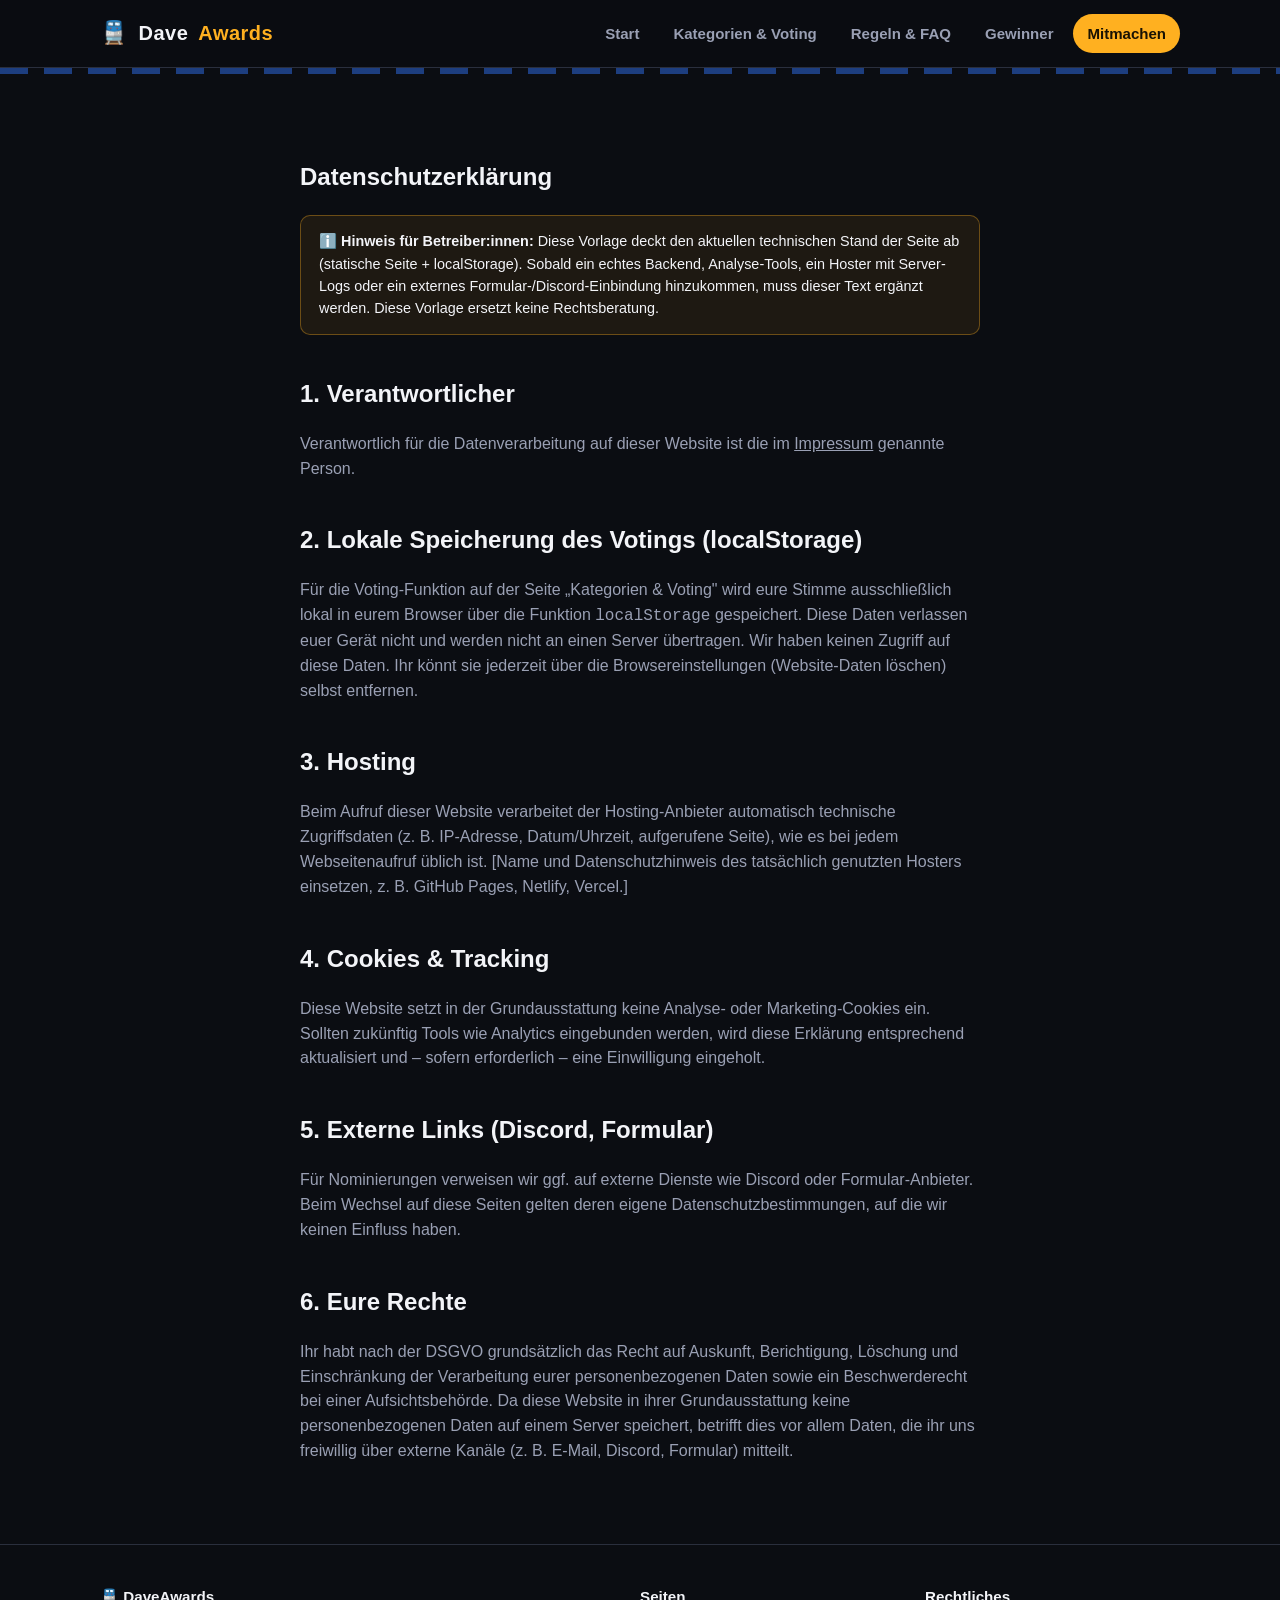
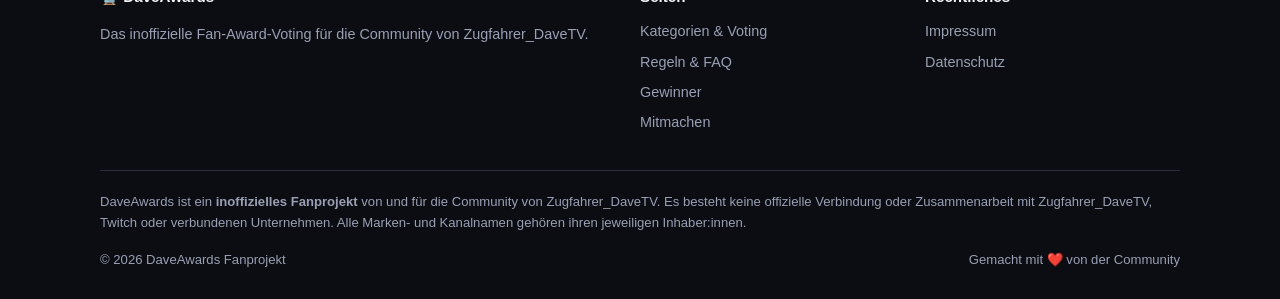
==== datenschutz.html @ e2da3568 "Add DaveAwards fan site inspired by streamawards.de Static multi-page site for the Zugfahrer_DaveTV " ====
<!doctype html>
<html lang="de">
<head>
<meta charset="UTF-8" />
<meta name="viewport" content="width=device-width, initial-scale=1" />
<title>Datenschutz – DaveAwards</title>
<link rel="icon" href="data:image/svg+xml,<svg xmlns=%22http://www.w3.org/2000/svg%22 viewBox=%220 0 100 100%22><text y=%22.9em%22 font-size=%2290%22>🚆</text></svg>" />
<link rel="stylesheet" href="assets/css/style.css" />
</head>
<body>

<header class="site-header">
  <nav class="nav">
    <a class="brand" href="index.html"><span class="emoji">🚆</span>Dave<span class="accent">Awards</span></a>
    <button class="nav-toggle" aria-label="Menü öffnen" aria-expanded="false">☰</button>
    <ul class="nav-links">
      <li><a href="index.html">Start</a></li>
      <li><a href="kategorien.html">Kategorien &amp; Voting</a></li>
      <li><a href="regeln.html">Regeln &amp; FAQ</a></li>
      <li><a href="gewinner.html">Gewinner</a></li>
      <li><a href="teilnehmen.html" class="nav-cta">Mitmachen</a></li>
    </ul>
  </nav>
</header>
<div class="rail-divider"></div>

<main>
  <section class="section">
    <div class="container prose" style="max-width: 720px;">
      <h1>Datenschutzerklärung</h1>

      <div class="demo-note">
        ℹ️ <strong>Hinweis für Betreiber:innen:</strong> Diese Vorlage deckt den
        aktuellen technischen Stand der Seite ab (statische Seite + localStorage).
        Sobald ein echtes Backend, Analyse-Tools, ein Hoster mit Server-Logs oder ein
        externes Formular-/Discord-Einbindung hinzukommen, muss dieser Text ergänzt werden.
        Diese Vorlage ersetzt keine Rechtsberatung.
      </div>

      <h2>1. Verantwortlicher</h2>
      <p>
        Verantwortlich für die Datenverarbeitung auf dieser Website ist die im
        <a href="impressum.html">Impressum</a> genannte Person.
      </p>

      <h2>2. Lokale Speicherung des Votings (localStorage)</h2>
      <p>
        Für die Voting-Funktion auf der Seite „Kategorien &amp; Voting" wird eure
        Stimme ausschließlich lokal in eurem Browser über die Funktion
        <code>localStorage</code> gespeichert. Diese Daten verlassen euer Gerät nicht
        und werden nicht an einen Server übertragen. Wir haben keinen Zugriff auf
        diese Daten. Ihr könnt sie jederzeit über die Browsereinstellungen
        (Website-Daten löschen) selbst entfernen.
      </p>

      <h2>3. Hosting</h2>
      <p>
        Beim Aufruf dieser Website verarbeitet der Hosting-Anbieter automatisch
        technische Zugriffsdaten (z. B. IP-Adresse, Datum/Uhrzeit, aufgerufene Seite),
        wie es bei jedem Webseitenaufruf üblich ist. [Name und Datenschutzhinweis des
        tatsächlich genutzten Hosters einsetzen, z. B. GitHub Pages, Netlify, Vercel.]
      </p>

      <h2>4. Cookies &amp; Tracking</h2>
      <p>
        Diese Website setzt in der Grundausstattung keine Analyse- oder
        Marketing-Cookies ein. Sollten zukünftig Tools wie Analytics eingebunden
        werden, wird diese Erklärung entsprechend aktualisiert und – sofern
        erforderlich – eine Einwilligung eingeholt.
      </p>

      <h2>5. Externe Links (Discord, Formular)</h2>
      <p>
        Für Nominierungen verweisen wir ggf. auf externe Dienste wie Discord oder
        Formular-Anbieter. Beim Wechsel auf diese Seiten gelten deren eigene
        Datenschutzbestimmungen, auf die wir keinen Einfluss haben.
      </p>

      <h2>6. Eure Rechte</h2>
      <p>
        Ihr habt nach der DSGVO grundsätzlich das Recht auf Auskunft, Berichtigung,
        Löschung und Einschränkung der Verarbeitung eurer personenbezogenen Daten
        sowie ein Beschwerderecht bei einer Aufsichtsbehörde. Da diese Website in
        ihrer Grundausstattung keine personenbezogenen Daten auf einem Server
        speichert, betrifft dies vor allem Daten, die ihr uns freiwillig über
        externe Kanäle (z. B. E-Mail, Discord, Formular) mitteilt.
      </p>
    </div>
  </section>
</main>

<footer class="site-footer">
  <div class="container">
    <div class="footer-grid">
      <div>
        <h4>🚆 DaveAwards</h4>
        <p>Das inoffizielle Fan-Award-Voting für die Community von Zugfahrer_DaveTV.</p>
      </div>
      <div>
        <h4>Seiten</h4>
        <ul>
          <li><a href="kategorien.html">Kategorien &amp; Voting</a></li>
          <li><a href="regeln.html">Regeln &amp; FAQ</a></li>
          <li><a href="gewinner.html">Gewinner</a></li>
          <li><a href="teilnehmen.html">Mitmachen</a></li>
        </ul>
      </div>
      <div>
        <h4>Rechtliches</h4>
        <ul>
          <li><a href="impressum.html">Impressum</a></li>
          <li><a href="datenschutz.html">Datenschutz</a></li>
        </ul>
      </div>
    </div>
    <div class="footer-disclaimer">
      DaveAwards ist ein <strong>inoffizielles Fanprojekt</strong> von und für die Community
      von Zugfahrer_DaveTV. Es besteht keine offizielle Verbindung oder Zusammenarbeit mit
      Zugfahrer_DaveTV, Twitch oder verbundenen Unternehmen. Alle Marken- und Kanalnamen
      gehören ihren jeweiligen Inhaber:innen.
      <div class="footer-bottom">
        <span>© 2026 DaveAwards Fanprojekt</span>
        <span>Gemacht mit ❤️ von der Community</span>
      </div>
    </div>
  </div>
</footer>

<script src="assets/js/data.js"></script>
<script src="assets/js/main.js"></script>
</body>
</html>
---- assets/css/style.css ----
/* DaveAwards – Fanprojekt für die Community von Zugfahrer_DaveTV */

:root {
  --bg: #0b0d12;
  --bg-alt: #12151d;
  --card: #1a1e29;
  --card-hover: #212636;
  --border: #2a2f3d;
  --text: #f3f4f8;
  --text-muted: #9aa0b4;
  --accent: #ffb020;
  --accent-dark: #cc8c19;
  --rail: #2f6fed;
  --rail-dark: #204ea6;
  --success: #2ecc71;
  --radius: 14px;
  --max-width: 1120px;
  font-size: 16px;
}

* { box-sizing: border-box; }

html { scroll-behavior: smooth; }

body {
  margin: 0;
  background: var(--bg);
  color: var(--text);
  font-family: "Segoe UI", Roboto, Helvetica, Arial, sans-serif;
  line-height: 1.55;
  -webkit-font-smoothing: antialiased;
}

a { color: inherit; }

img { max-width: 100%; display: block; }

.container {
  max-width: var(--max-width);
  margin: 0 auto;
  padding: 0 20px;
}

/* Rail divider motif */
.rail-divider {
  height: 6px;
  width: 100%;
  background: repeating-linear-gradient(
    90deg,
    var(--rail) 0px,
    var(--rail) 28px,
    transparent 28px,
    transparent 44px
  );
  opacity: 0.5;
}

/* Header */
.site-header {
  position: sticky;
  top: 0;
  z-index: 50;
  background: rgba(11, 13, 18, 0.9);
  backdrop-filter: blur(8px);
  border-bottom: 1px solid var(--border);
}

.nav {
  display: flex;
  align-items: center;
  justify-content: space-between;
  padding: 14px 20px;
  max-width: var(--max-width);
  margin: 0 auto;
}

.brand {
  display: flex;
  align-items: center;
  gap: 10px;
  font-weight: 800;
  font-size: 1.25rem;
  text-decoration: none;
  letter-spacing: 0.5px;
}

.brand .emoji { font-size: 1.4rem; }

.brand .accent { color: var(--accent); }

.nav-links {
  display: flex;
  gap: 6px;
  list-style: none;
  margin: 0;
  padding: 0;
}

.nav-links a {
  display: inline-block;
  padding: 8px 14px;
  text-decoration: none;
  color: var(--text-muted);
  border-radius: 999px;
  font-weight: 600;
  font-size: 0.94rem;
  transition: background 0.15s, color 0.15s;
}

.nav-links a:hover,
.nav-links a.active {
  background: var(--card);
  color: var(--text);
}

.nav-cta {
  background: var(--accent) !important;
  color: #191203 !important;
}

.nav-toggle {
  display: none;
  background: none;
  border: 1px solid var(--border);
  border-radius: 8px;
  color: var(--text);
  font-size: 1.3rem;
  padding: 6px 10px;
  cursor: pointer;
}

@media (max-width: 780px) {
  .nav-toggle { display: block; }
  .nav-links {
    position: absolute;
    top: 64px;
    left: 0;
    right: 0;
    flex-direction: column;
    background: var(--bg-alt);
    border-bottom: 1px solid var(--border);
    padding: 10px 20px 16px;
    display: none;
  }
  .nav-links.open { display: flex; }
  .nav-links a { padding: 12px 10px; border-radius: 8px; }
}

/* Hero */
.hero {
  padding: 72px 0 56px;
  text-align: center;
  background:
    radial-gradient(ellipse at top, rgba(255, 176, 32, 0.12), transparent 60%),
    radial-gradient(ellipse at bottom right, rgba(47, 111, 237, 0.14), transparent 55%);
}

.badge {
  display: inline-block;
  padding: 6px 14px;
  border-radius: 999px;
  background: var(--card);
  border: 1px solid var(--border);
  color: var(--accent);
  font-weight: 700;
  font-size: 0.82rem;
  letter-spacing: 0.5px;
  text-transform: uppercase;
  margin-bottom: 22px;
}

.hero h1 {
  font-size: clamp(2.2rem, 5vw, 3.6rem);
  margin: 0 0 16px;
  line-height: 1.1;
}

.hero h1 .accent { color: var(--accent); }
.hero h1 .rail { color: var(--rail); }

.hero p.lead {
  max-width: 640px;
  margin: 0 auto 32px;
  color: var(--text-muted);
  font-size: 1.15rem;
}

.hero-actions {
  display: flex;
  gap: 14px;
  justify-content: center;
  flex-wrap: wrap;
  margin-bottom: 44px;
}

.btn {
  display: inline-block;
  padding: 13px 26px;
  border-radius: 10px;
  font-weight: 700;
  text-decoration: none;
  border: 1px solid transparent;
  cursor: pointer;
  font-size: 1rem;
  transition: transform 0.12s, filter 0.12s, background 0.12s;
}

.btn:hover { filter: brightness(1.08); transform: translateY(-1px); }

.btn-primary { background: var(--accent); color: #191203; }
.btn-secondary { background: transparent; border-color: var(--border); color: var(--text); }
.btn-rail { background: var(--rail); color: #fff; }
.btn:disabled, .btn.voted {
  opacity: 0.6;
  cursor: default;
  transform: none;
  filter: none;
}

/* Countdown */
.countdown {
  display: flex;
  gap: 14px;
  justify-content: center;
  flex-wrap: wrap;
}

.countdown .unit {
  background: var(--card);
  border: 1px solid var(--border);
  border-radius: var(--radius);
  padding: 16px 20px;
  min-width: 84px;
  text-align: center;
}

.countdown .unit strong {
  display: block;
  font-size: 1.9rem;
  font-variant-numeric: tabular-nums;
}

.countdown .unit span {
  color: var(--text-muted);
  font-size: 0.78rem;
  text-transform: uppercase;
  letter-spacing: 0.5px;
}

.countdown-note {
  text-align: center;
  color: var(--text-muted);
  font-size: 0.88rem;
  margin-top: 14px;
}

/* Sections */
.section {
  padding: 64px 0;
}

.section-alt { background: var(--bg-alt); }

.section-head {
  text-align: center;
  max-width: 640px;
  margin: 0 auto 44px;
}

.section-head h2 {
  font-size: clamp(1.7rem, 3.5vw, 2.4rem);
  margin: 0 0 12px;
}

.section-head p {
  color: var(--text-muted);
  margin: 0;
}

.eyebrow {
  display: block;
  color: var(--rail);
  font-weight: 700;
  text-transform: uppercase;
  letter-spacing: 1px;
  font-size: 0.8rem;
  margin-bottom: 10px;
}

/* Feature grid */
.grid-3 {
  display: grid;
  grid-template-columns: repeat(3, 1fr);
  gap: 22px;
}

@media (max-width: 860px) {
  .grid-3 { grid-template-columns: 1fr; }
}

.feature-card {
  background: var(--card);
  border: 1px solid var(--border);
  border-radius: var(--radius);
  padding: 26px;
}

.feature-card .icon { font-size: 1.8rem; margin-bottom: 12px; }
.feature-card h3 { margin: 0 0 8px; font-size: 1.1rem; }
.feature-card p { margin: 0; color: var(--text-muted); font-size: 0.95rem; }

/* Category cards (overview / homepage teaser) */
.category-grid {
  display: grid;
  grid-template-columns: repeat(auto-fill, minmax(260px, 1fr));
  gap: 20px;
}

.category-card {
  background: var(--card);
  border: 1px solid var(--border);
  border-radius: var(--radius);
  padding: 22px;
  text-decoration: none;
  color: var(--text);
  display: block;
  transition: border-color 0.15s, transform 0.12s;
}

.category-card:hover {
  border-color: var(--accent);
  transform: translateY(-2px);
}

.category-card .icon { font-size: 1.8rem; }
.category-card h3 { margin: 12px 0 6px; font-size: 1.1rem; }
.category-card p { margin: 0; color: var(--text-muted); font-size: 0.9rem; }
.category-card .count {
  margin-top: 12px;
  display: inline-block;
  font-size: 0.78rem;
  color: var(--rail);
  font-weight: 700;
}

/* Voting category block */
.vote-category {
  background: var(--card);
  border: 1px solid var(--border);
  border-radius: var(--radius);
  padding: 28px;
  margin-bottom: 28px;
}

.vote-category-head {
  display: flex;
  align-items: center;
  gap: 14px;
  margin-bottom: 22px;
  flex-wrap: wrap;
}

.vote-category-head .icon { font-size: 1.9rem; }
.vote-category-head h3 { margin: 0; font-size: 1.3rem; }
.vote-category-head p { margin: 2px 0 0; color: var(--text-muted); font-size: 0.9rem; }

.nominee-list {
  display: grid;
  gap: 12px;
}

.nominee {
  display: grid;
  grid-template-columns: 44px 1fr auto;
  align-items: center;
  gap: 14px;
  background: var(--bg-alt);
  border: 1px solid var(--border);
  border-radius: 10px;
  padding: 12px 16px;
}

.nominee .avatar {
  width: 44px;
  height: 44px;
  border-radius: 50%;
  background: linear-gradient(135deg, var(--rail), var(--accent));
  display: flex;
  align-items: center;
  justify-content: center;
  font-weight: 800;
  color: #101319;
}

.nominee .info { min-width: 0; }
.nominee .name { font-weight: 700; }
.nominee .tagline { color: var(--text-muted); font-size: 0.85rem; }

.nominee .bar-track {
  grid-column: 1 / -1;
  height: 8px;
  border-radius: 999px;
  background: var(--border);
  overflow: hidden;
  margin-top: 4px;
}

.nominee .bar-fill {
  height: 100%;
  background: linear-gradient(90deg, var(--rail), var(--accent));
  width: 0%;
  transition: width 0.4s ease;
}

.nominee .pct {
  font-size: 0.8rem;
  color: var(--text-muted);
  grid-column: 1 / -1;
  margin-top: -2px;
}

.vote-btn {
  white-space: nowrap;
  padding: 9px 16px;
  border-radius: 8px;
  border: 1px solid var(--accent);
  background: transparent;
  color: var(--accent);
  font-weight: 700;
  cursor: pointer;
  font-size: 0.88rem;
  transition: background 0.15s, color 0.15s;
}

.vote-btn:hover:not(:disabled) { background: var(--accent); color: #191203; }

.vote-btn:disabled {
  border-color: var(--success);
  color: var(--success);
  opacity: 0.9;
  cursor: default;
}

.voted-tag {
  font-size: 0.78rem;
  color: var(--success);
  font-weight: 700;
}

.demo-note {
  background: rgba(255, 176, 32, 0.08);
  border: 1px solid rgba(255, 176, 32, 0.35);
  color: var(--text);
  border-radius: 10px;
  padding: 14px 18px;
  font-size: 0.9rem;
  margin-bottom: 32px;
}

/* Timeline (rules / process) */
.timeline {
  list-style: none;
  margin: 0;
  padding: 0;
  border-left: 2px solid var(--border);
}

.timeline li {
  position: relative;
  padding: 0 0 30px 28px;
}

.timeline li::before {
  content: "";
  position: absolute;
  left: -7px;
  top: 2px;
  width: 12px;
  height: 12px;
  border-radius: 50%;
  background: var(--accent);
  border: 2px solid var(--bg);
}

.timeline li h4 { margin: 0 0 4px; }
.timeline li p { margin: 0; color: var(--text-muted); }

/* FAQ */
.faq-item {
  border-bottom: 1px solid var(--border);
  padding: 18px 0;
}

.faq-item summary {
  cursor: pointer;
  font-weight: 700;
  list-style: none;
  display: flex;
  justify-content: space-between;
  align-items: center;
}

.faq-item summary::-webkit-details-marker { display: none; }

.faq-item summary::after {
  content: "+";
  color: var(--accent);
  font-size: 1.3rem;
  margin-left: 12px;
}

.faq-item[open] summary::after { content: "–"; }

.faq-item p { margin: 12px 0 0; color: var(--text-muted); }

/* Winners page */
.winner-card {
  background: var(--card);
  border: 1px solid var(--border);
  border-radius: var(--radius);
  padding: 24px;
  text-align: center;
}

.winner-card .trophy { font-size: 2.2rem; margin-bottom: 10px; }
.winner-card h3 { margin: 0 0 6px; font-size: 1rem; color: var(--text-muted); font-weight: 600; }
.winner-card .winner-name { font-size: 1.3rem; font-weight: 800; color: var(--accent); }

.empty-state {
  text-align: center;
  padding: 60px 20px;
  color: var(--text-muted);
  border: 1px dashed var(--border);
  border-radius: var(--radius);
}

.empty-state .emoji { font-size: 2.4rem; display: block; margin-bottom: 14px; }

/* CTA banner */
.cta-banner {
  background: linear-gradient(135deg, var(--rail-dark), var(--accent-dark));
  border-radius: var(--radius);
  padding: 44px;
  text-align: center;
  color: #fff;
}

.cta-banner h2 { margin: 0 0 10px; }
.cta-banner p { margin: 0 0 24px; opacity: 0.9; }
.cta-banner .btn-primary { background: #fff; color: #191203; }

/* Simple content pages */
.prose h2 { margin-top: 40px; }
.prose h2:first-child { margin-top: 0; }
.prose p, .prose li { color: var(--text-muted); }
.prose ul { padding-left: 20px; }

/* Footer */
.site-footer {
  border-top: 1px solid var(--border);
  padding: 40px 0 30px;
  color: var(--text-muted);
  font-size: 0.9rem;
}

.footer-grid {
  display: grid;
  grid-template-columns: 2fr 1fr 1fr;
  gap: 30px;
  margin-bottom: 28px;
}

@media (max-width: 700px) {
  .footer-grid { grid-template-columns: 1fr; }
}

.footer-grid h4 {
  color: var(--text);
  margin: 0 0 12px;
  font-size: 0.95rem;
}

.footer-grid ul { list-style: none; margin: 0; padding: 0; }
.footer-grid li { margin-bottom: 8px; }
.footer-grid a { text-decoration: none; color: var(--text-muted); }
.footer-grid a:hover { color: var(--accent); }

.footer-disclaimer {
  border-top: 1px solid var(--border);
  padding-top: 20px;
  font-size: 0.82rem;
  line-height: 1.6;
}

.footer-bottom {
  margin-top: 16px;
  display: flex;
  justify-content: space-between;
  flex-wrap: wrap;
  gap: 8px;
}
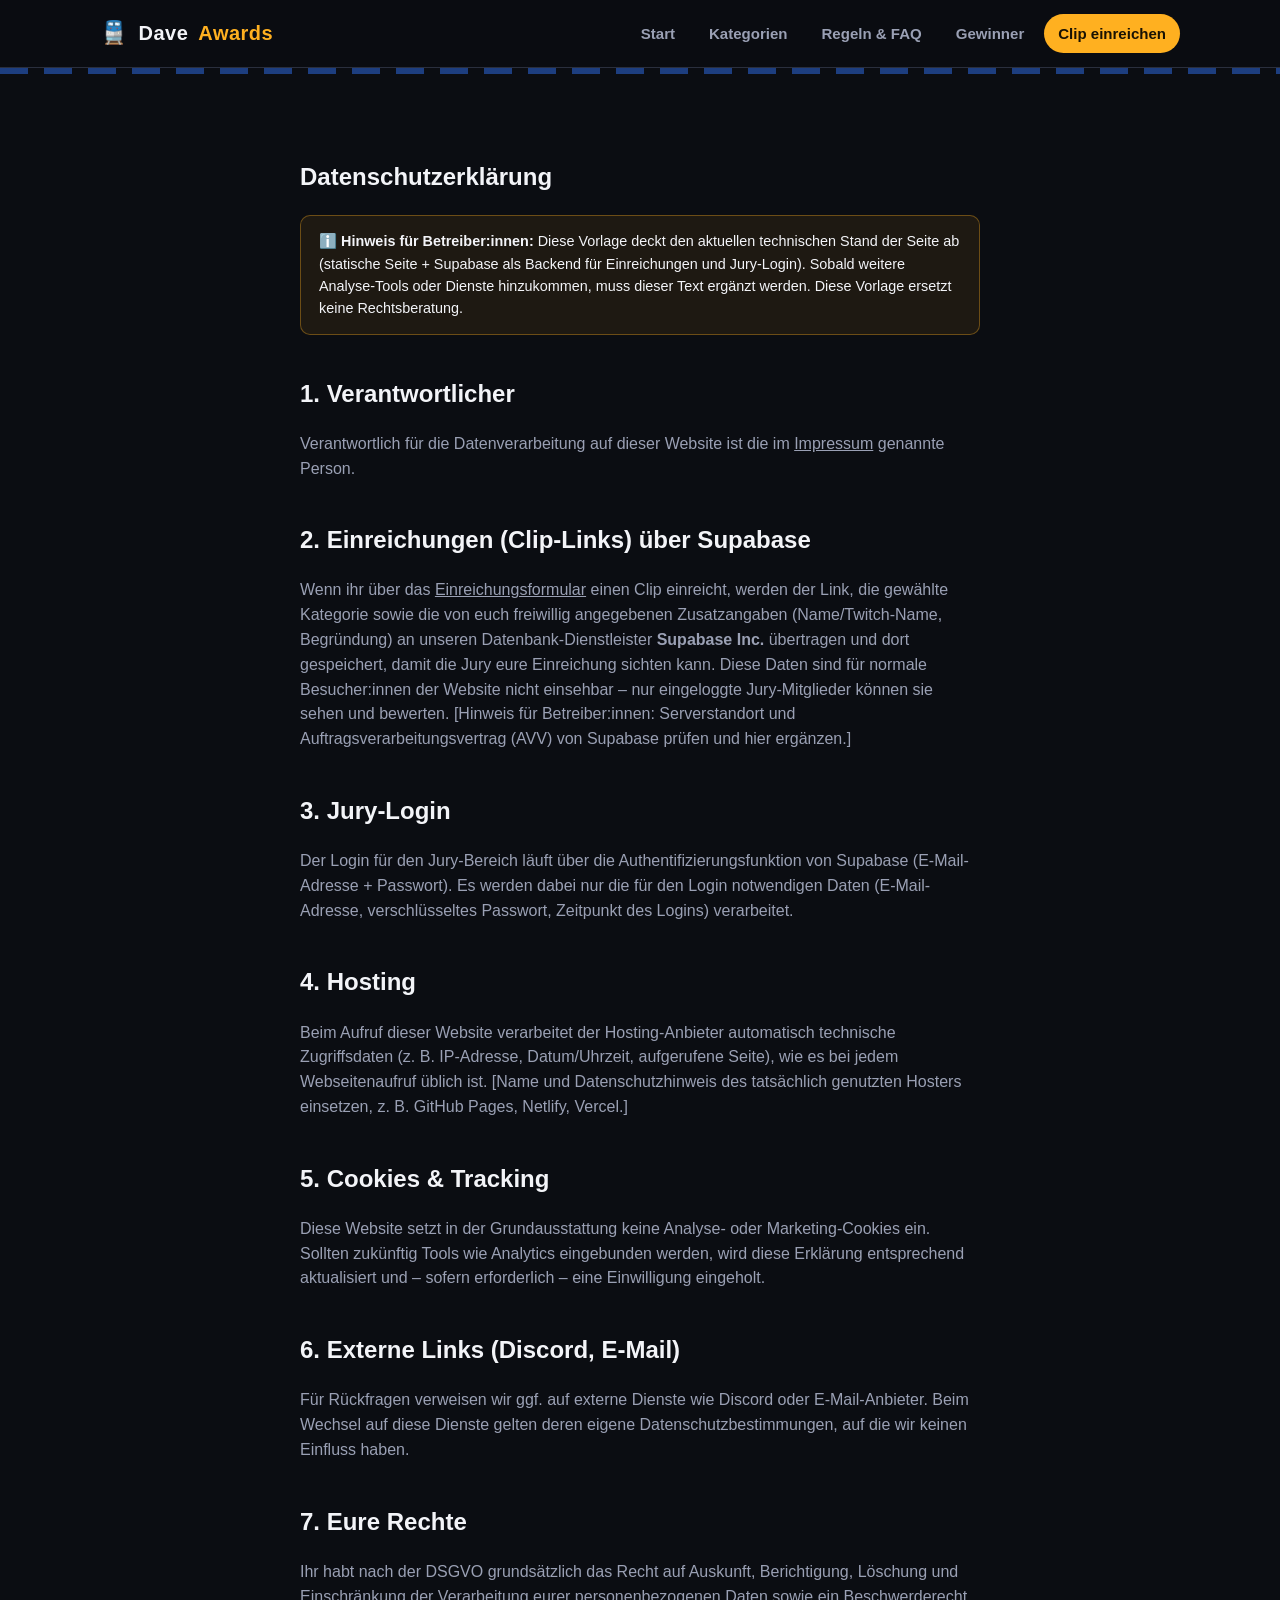
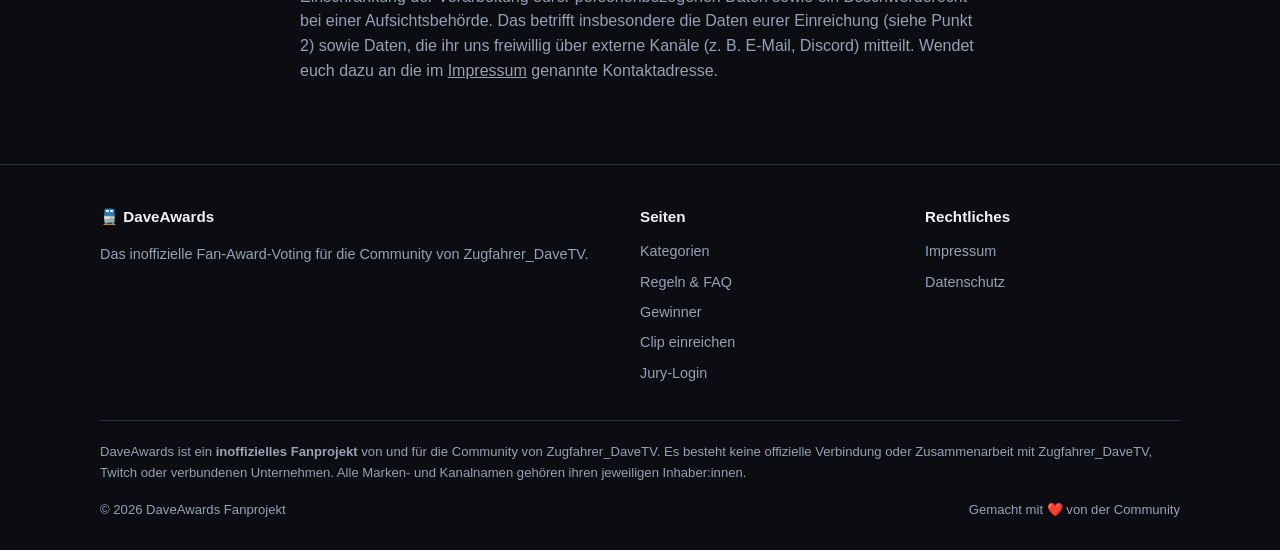
==== commit 7098bccd: "Switch to submission-phase workflow with Supabase-backed jury review Reworks the site around a real " ====
--- a/datenschutz.html
+++ b/datenschutz.html
@@ -15,10 +15,10 @@
     <button class="nav-toggle" aria-label="Menü öffnen" aria-expanded="false">☰</button>
     <ul class="nav-links">
       <li><a href="index.html">Start</a></li>
-      <li><a href="kategorien.html">Kategorien &amp; Voting</a></li>
+      <li><a href="kategorien.html">Kategorien</a></li>
       <li><a href="regeln.html">Regeln &amp; FAQ</a></li>
       <li><a href="gewinner.html">Gewinner</a></li>
-      <li><a href="teilnehmen.html" class="nav-cta">Mitmachen</a></li>
+      <li><a href="teilnehmen.html" class="nav-cta">Clip einreichen</a></li>
     </ul>
   </nav>
 </header>
@@ -31,10 +31,10 @@
 
       <div class="demo-note">
         ℹ️ <strong>Hinweis für Betreiber:innen:</strong> Diese Vorlage deckt den
-        aktuellen technischen Stand der Seite ab (statische Seite + localStorage).
-        Sobald ein echtes Backend, Analyse-Tools, ein Hoster mit Server-Logs oder ein
-        externes Formular-/Discord-Einbindung hinzukommen, muss dieser Text ergänzt werden.
-        Diese Vorlage ersetzt keine Rechtsberatung.
+        aktuellen technischen Stand der Seite ab (statische Seite + Supabase als
+        Backend für Einreichungen und Jury-Login). Sobald weitere Analyse-Tools
+        oder Dienste hinzukommen, muss dieser Text ergänzt werden. Diese Vorlage
+        ersetzt keine Rechtsberatung.
       </div>
 
       <h2>1. Verantwortlicher</h2>
@@ -43,17 +43,28 @@
         <a href="impressum.html">Impressum</a> genannte Person.
       </p>
 
-      <h2>2. Lokale Speicherung des Votings (localStorage)</h2>
+      <h2>2. Einreichungen (Clip-Links) über Supabase</h2>
       <p>
-        Für die Voting-Funktion auf der Seite „Kategorien &amp; Voting" wird eure
-        Stimme ausschließlich lokal in eurem Browser über die Funktion
-        <code>localStorage</code> gespeichert. Diese Daten verlassen euer Gerät nicht
-        und werden nicht an einen Server übertragen. Wir haben keinen Zugriff auf
-        diese Daten. Ihr könnt sie jederzeit über die Browsereinstellungen
-        (Website-Daten löschen) selbst entfernen.
+        Wenn ihr über das <a href="teilnehmen.html">Einreichungsformular</a> einen
+        Clip einreicht, werden der Link, die gewählte Kategorie sowie die von euch
+        freiwillig angegebenen Zusatzangaben (Name/Twitch-Name, Begründung) an
+        unseren Datenbank-Dienstleister <strong>Supabase Inc.</strong> übertragen
+        und dort gespeichert, damit die Jury eure Einreichung sichten kann.
+        Diese Daten sind für normale Besucher:innen der Website nicht einsehbar –
+        nur eingeloggte Jury-Mitglieder können sie sehen und bewerten. [Hinweis für
+        Betreiber:innen: Serverstandort und Auftragsverarbeitungsvertrag (AVV) von
+        Supabase prüfen und hier ergänzen.]
       </p>
 
-      <h2>3. Hosting</h2>
+      <h2>3. Jury-Login</h2>
+      <p>
+        Der Login für den Jury-Bereich läuft über die Authentifizierungsfunktion
+        von Supabase (E-Mail-Adresse + Passwort). Es werden dabei nur die für den
+        Login notwendigen Daten (E-Mail-Adresse, verschlüsseltes Passwort,
+        Zeitpunkt des Logins) verarbeitet.
+      </p>
+
+      <h2>4. Hosting</h2>
       <p>
         Beim Aufruf dieser Website verarbeitet der Hosting-Anbieter automatisch
         technische Zugriffsdaten (z. B. IP-Adresse, Datum/Uhrzeit, aufgerufene Seite),
@@ -61,7 +72,7 @@
         tatsächlich genutzten Hosters einsetzen, z. B. GitHub Pages, Netlify, Vercel.]
       </p>
 
-      <h2>4. Cookies &amp; Tracking</h2>
+      <h2>5. Cookies &amp; Tracking</h2>
       <p>
         Diese Website setzt in der Grundausstattung keine Analyse- oder
         Marketing-Cookies ein. Sollten zukünftig Tools wie Analytics eingebunden
@@ -69,21 +80,22 @@
         erforderlich – eine Einwilligung eingeholt.
       </p>
 
-      <h2>5. Externe Links (Discord, Formular)</h2>
+      <h2>6. Externe Links (Discord, E-Mail)</h2>
       <p>
-        Für Nominierungen verweisen wir ggf. auf externe Dienste wie Discord oder
-        Formular-Anbieter. Beim Wechsel auf diese Seiten gelten deren eigene
+        Für Rückfragen verweisen wir ggf. auf externe Dienste wie Discord oder
+        E-Mail-Anbieter. Beim Wechsel auf diese Dienste gelten deren eigene
         Datenschutzbestimmungen, auf die wir keinen Einfluss haben.
       </p>
 
-      <h2>6. Eure Rechte</h2>
+      <h2>7. Eure Rechte</h2>
       <p>
         Ihr habt nach der DSGVO grundsätzlich das Recht auf Auskunft, Berichtigung,
         Löschung und Einschränkung der Verarbeitung eurer personenbezogenen Daten
-        sowie ein Beschwerderecht bei einer Aufsichtsbehörde. Da diese Website in
-        ihrer Grundausstattung keine personenbezogenen Daten auf einem Server
-        speichert, betrifft dies vor allem Daten, die ihr uns freiwillig über
-        externe Kanäle (z. B. E-Mail, Discord, Formular) mitteilt.
+        sowie ein Beschwerderecht bei einer Aufsichtsbehörde. Das betrifft
+        insbesondere die Daten eurer Einreichung (siehe Punkt 2) sowie Daten, die
+        ihr uns freiwillig über externe Kanäle (z. B. E-Mail, Discord) mitteilt.
+        Wendet euch dazu an die im <a href="impressum.html">Impressum</a> genannte
+        Kontaktadresse.
       </p>
     </div>
   </section>
@@ -99,10 +111,11 @@
       <div>
         <h4>Seiten</h4>
         <ul>
-          <li><a href="kategorien.html">Kategorien &amp; Voting</a></li>
+          <li><a href="kategorien.html">Kategorien</a></li>
           <li><a href="regeln.html">Regeln &amp; FAQ</a></li>
           <li><a href="gewinner.html">Gewinner</a></li>
-          <li><a href="teilnehmen.html">Mitmachen</a></li>
+          <li><a href="teilnehmen.html">Clip einreichen</a></li>
+          <li><a href="jury.html">Jury-Login</a></li>
         </ul>
       </div>
       <div>
--- a/assets/css/style.css
+++ b/assets/css/style.css
@@ -555,6 +555,175 @@
 .prose p, .prose li { color: var(--text-muted); }
 .prose ul { padding-left: 20px; }
 
+/* Forms (submission + jury login) */
+.submission-form {
+  max-width: 640px;
+  margin: 0 auto;
+  background: var(--card);
+  border: 1px solid var(--border);
+  border-radius: var(--radius);
+  padding: 28px;
+  display: grid;
+  gap: 18px;
+}
+
+.form-field {
+  display: grid;
+  gap: 6px;
+}
+
+.form-field label {
+  font-weight: 700;
+  font-size: 0.9rem;
+}
+
+.form-field input,
+.form-field select,
+.form-field textarea {
+  background: var(--bg-alt);
+  border: 1px solid var(--border);
+  border-radius: 8px;
+  padding: 11px 14px;
+  color: var(--text);
+  font-family: inherit;
+  font-size: 0.95rem;
+}
+
+.form-field input:focus,
+.form-field select:focus,
+.form-field textarea:focus {
+  outline: 2px solid var(--accent);
+  outline-offset: 1px;
+}
+
+.form-status {
+  margin: 0;
+  font-size: 0.9rem;
+  min-height: 1.2em;
+}
+
+.form-status-success { color: var(--success); }
+.form-status-error { color: #ff6b6b; }
+
+/* Jury panel */
+.jury-toolbar {
+  display: flex;
+  gap: 10px;
+  flex-wrap: wrap;
+  align-items: center;
+  margin-bottom: 24px;
+}
+
+.jury-toolbar select {
+  background: var(--card);
+  border: 1px solid var(--border);
+  border-radius: 8px;
+  padding: 9px 12px;
+  color: var(--text);
+  font-size: 0.9rem;
+}
+
+.jury-loading {
+  color: var(--text-muted);
+  text-align: center;
+  padding: 30px 0;
+}
+
+.jury-row {
+  background: var(--card);
+  border: 1px solid var(--border);
+  border-radius: var(--radius);
+  padding: 20px;
+  margin-bottom: 16px;
+}
+
+.jury-row-head {
+  display: flex;
+  gap: 12px;
+  align-items: center;
+  flex-wrap: wrap;
+  margin-bottom: 10px;
+  font-size: 0.85rem;
+}
+
+.jury-category { color: var(--text-muted); font-weight: 700; }
+.jury-date { color: var(--text-muted); margin-left: auto; }
+
+.jury-badge {
+  padding: 4px 10px;
+  border-radius: 999px;
+  font-weight: 700;
+  font-size: 0.75rem;
+  text-transform: uppercase;
+  letter-spacing: 0.4px;
+}
+
+.jury-badge-pending { background: rgba(255, 176, 32, 0.18); color: var(--accent); }
+.jury-badge-passend { background: rgba(46, 204, 113, 0.18); color: var(--success); }
+.jury-badge-unpassend { background: rgba(255, 107, 107, 0.18); color: #ff6b6b; }
+.jury-badge-falsche_kategorie { background: rgba(47, 111, 237, 0.18); color: var(--rail); }
+
+.jury-link {
+  display: block;
+  word-break: break-all;
+  color: var(--rail);
+  text-decoration: underline;
+  margin-bottom: 8px;
+}
+
+.jury-link-unsafe {
+  color: #ff6b6b;
+  text-decoration: none;
+}
+
+.jury-submitter,
+.jury-note {
+  color: var(--text-muted);
+  font-size: 0.9rem;
+  margin-bottom: 4px;
+}
+
+.jury-actions {
+  display: flex;
+  gap: 10px;
+  flex-wrap: wrap;
+  align-items: center;
+  margin-top: 14px;
+}
+
+.jury-wrong-category {
+  display: flex;
+  gap: 8px;
+  align-items: center;
+  margin-left: auto;
+  flex-wrap: wrap;
+}
+
+.jury-wrong-category select {
+  background: var(--bg-alt);
+  border: 1px solid var(--border);
+  border-radius: 8px;
+  padding: 8px 10px;
+  color: var(--text);
+  font-size: 0.85rem;
+}
+
+.btn-jury {
+  padding: 9px 16px;
+  border-radius: 8px;
+  border: 1px solid var(--border);
+  background: var(--bg-alt);
+  color: var(--text);
+  font-weight: 700;
+  font-size: 0.85rem;
+  cursor: pointer;
+}
+
+.btn-jury:disabled { opacity: 0.5; cursor: default; }
+.btn-jury-approve:hover:not(:disabled) { border-color: var(--success); color: var(--success); }
+.btn-jury-reject:hover:not(:disabled) { border-color: #ff6b6b; color: #ff6b6b; }
+.btn-jury-wrong:hover:not(:disabled) { border-color: var(--rail); color: var(--rail); }
+
 /* Footer */
 .site-footer {
   border-top: 1px solid var(--border);
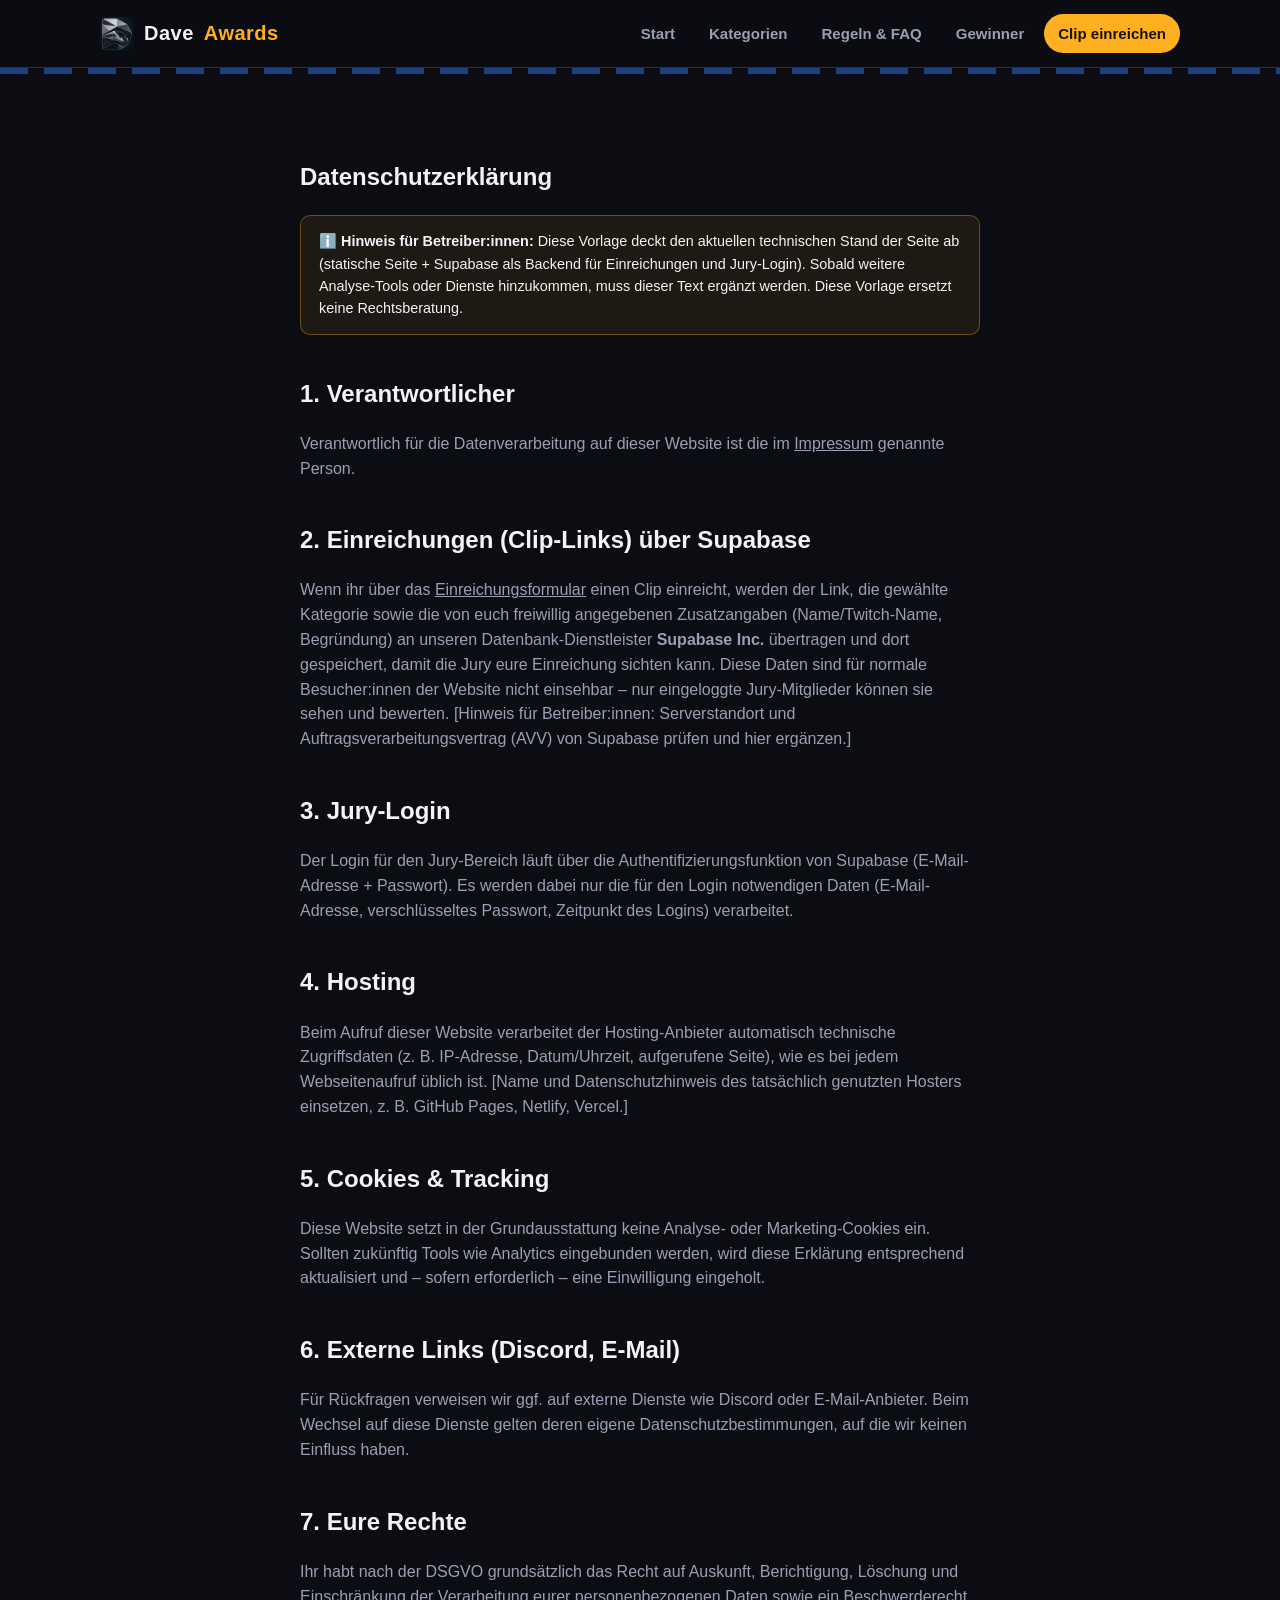
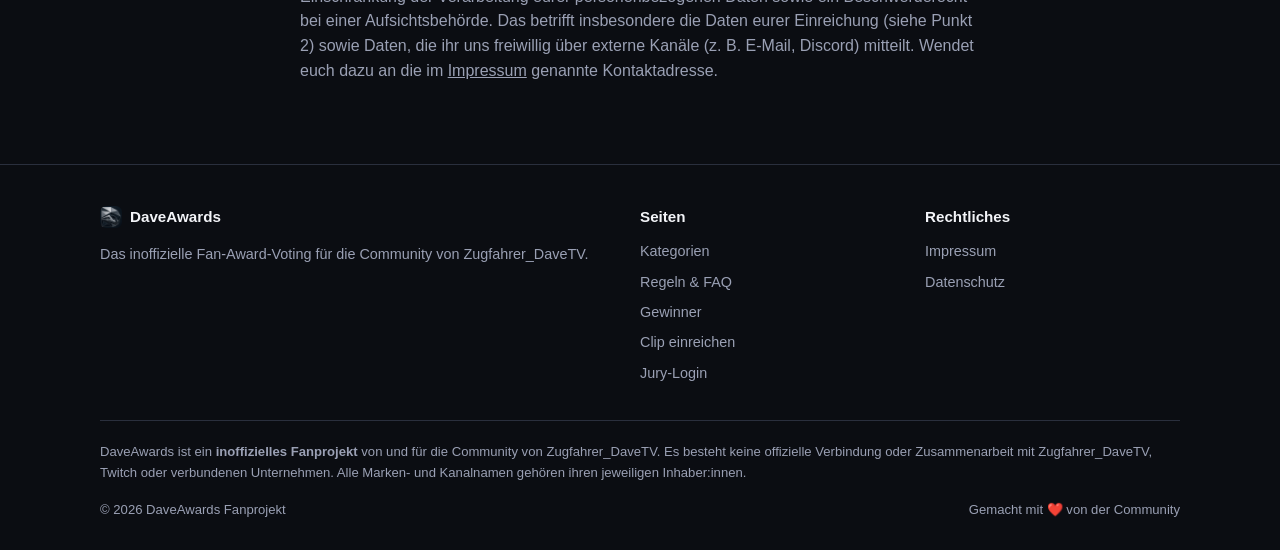
==== commit 9f48013e: "Use provided train logo as site branding and favicon Replaces the placeholder train-emoji favicon/br" ====
--- a/datenschutz.html
+++ b/datenschutz.html
@@ -4,14 +4,16 @@
 <meta charset="UTF-8" />
 <meta name="viewport" content="width=device-width, initial-scale=1" />
 <title>Datenschutz – DaveAwards</title>
-<link rel="icon" href="data:image/svg+xml,<svg xmlns=%22http://www.w3.org/2000/svg%22 viewBox=%220 0 100 100%22><text y=%22.9em%22 font-size=%2290%22>🚆</text></svg>" />
+<link rel="icon" type="image/png" sizes="32x32" href="assets/img/favicon-32.png" />
+<link rel="icon" type="image/png" sizes="16x16" href="assets/img/favicon-16.png" />
+<link rel="apple-touch-icon" href="assets/img/apple-touch-icon.png" />
 <link rel="stylesheet" href="assets/css/style.css" />
 </head>
 <body>
 
 <header class="site-header">
   <nav class="nav">
-    <a class="brand" href="index.html"><span class="emoji">🚆</span>Dave<span class="accent">Awards</span></a>
+    <a class="brand" href="index.html"><img src="assets/img/logo.png" alt="" class="brand-logo" />Dave<span class="accent">Awards</span></a>
     <button class="nav-toggle" aria-label="Menü öffnen" aria-expanded="false">☰</button>
     <ul class="nav-links">
       <li><a href="index.html">Start</a></li>
@@ -105,7 +107,7 @@
   <div class="container">
     <div class="footer-grid">
       <div>
-        <h4>🚆 DaveAwards</h4>
+        <h4><img src="assets/img/logo.png" alt="" class="footer-logo" />DaveAwards</h4>
         <p>Das inoffizielle Fan-Award-Voting für die Community von Zugfahrer_DaveTV.</p>
       </div>
       <div>
--- a/assets/css/style.css
+++ b/assets/css/style.css
@@ -86,6 +86,14 @@
 
 .brand .emoji { font-size: 1.4rem; }
 
+.brand-logo {
+  width: 34px;
+  height: 34px;
+  border-radius: 8px;
+  object-fit: cover;
+  flex-shrink: 0;
+}
+
 .brand .accent { color: var(--accent); }
 
 .nav-links {
@@ -623,6 +631,42 @@
   font-size: 0.9rem;
 }
 
+.jury-role-badge {
+  color: var(--text-muted);
+  font-size: 0.9rem;
+}
+
+.jury-role-badge strong {
+  color: var(--accent);
+}
+
+.jury-tabs {
+  display: flex;
+  gap: 8px;
+  margin-bottom: 24px;
+  border-bottom: 1px solid var(--border);
+}
+
+.jury-tab-btn {
+  background: none;
+  border: none;
+  border-bottom: 2px solid transparent;
+  color: var(--text-muted);
+  font-weight: 700;
+  font-size: 0.95rem;
+  padding: 10px 6px;
+  cursor: pointer;
+}
+
+.jury-tab-btn:hover {
+  color: var(--text);
+}
+
+.jury-tab-btn.active {
+  color: var(--accent);
+  border-bottom-color: var(--accent);
+}
+
 .jury-loading {
   color: var(--text-muted);
   text-align: center;
@@ -747,6 +791,17 @@
   color: var(--text);
   margin: 0 0 12px;
   font-size: 0.95rem;
+  display: flex;
+  align-items: center;
+  gap: 8px;
+}
+
+.footer-logo {
+  width: 22px;
+  height: 22px;
+  border-radius: 6px;
+  object-fit: cover;
+  flex-shrink: 0;
 }
 
 .footer-grid ul { list-style: none; margin: 0; padding: 0; }
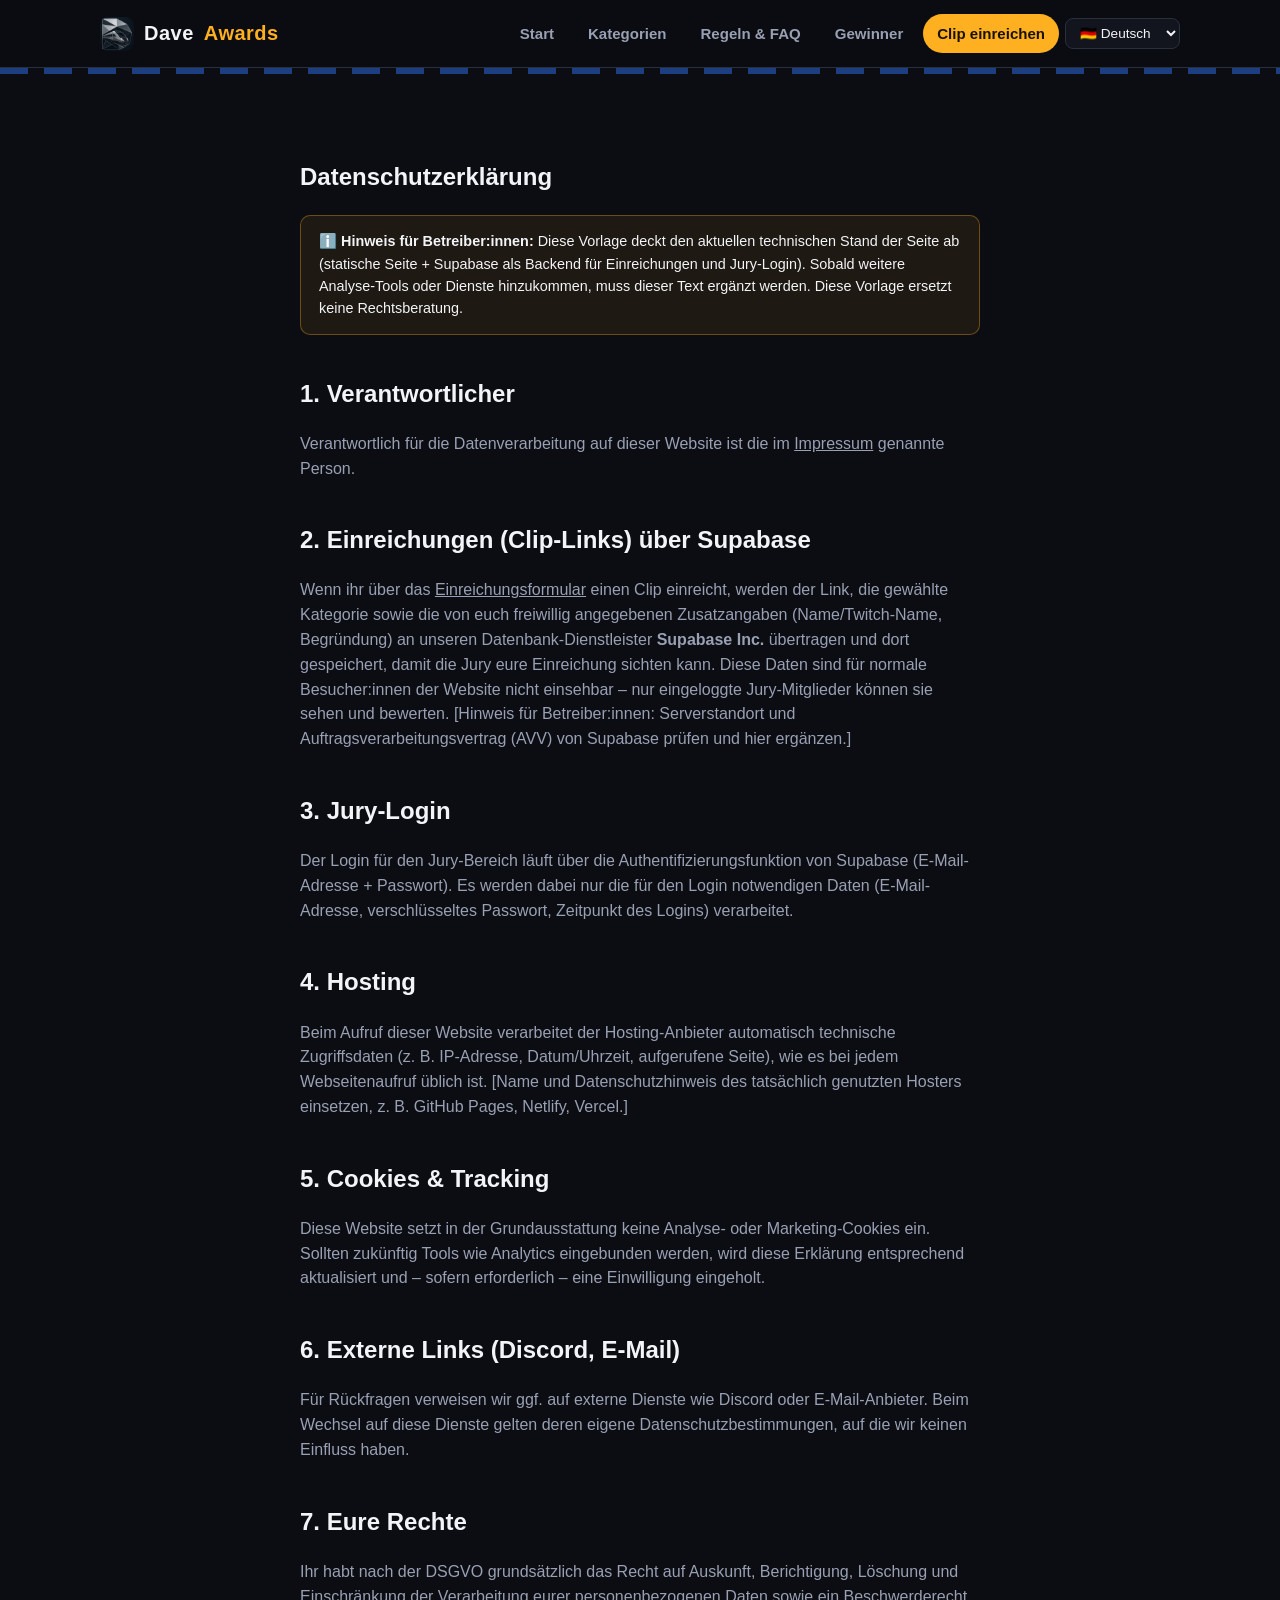
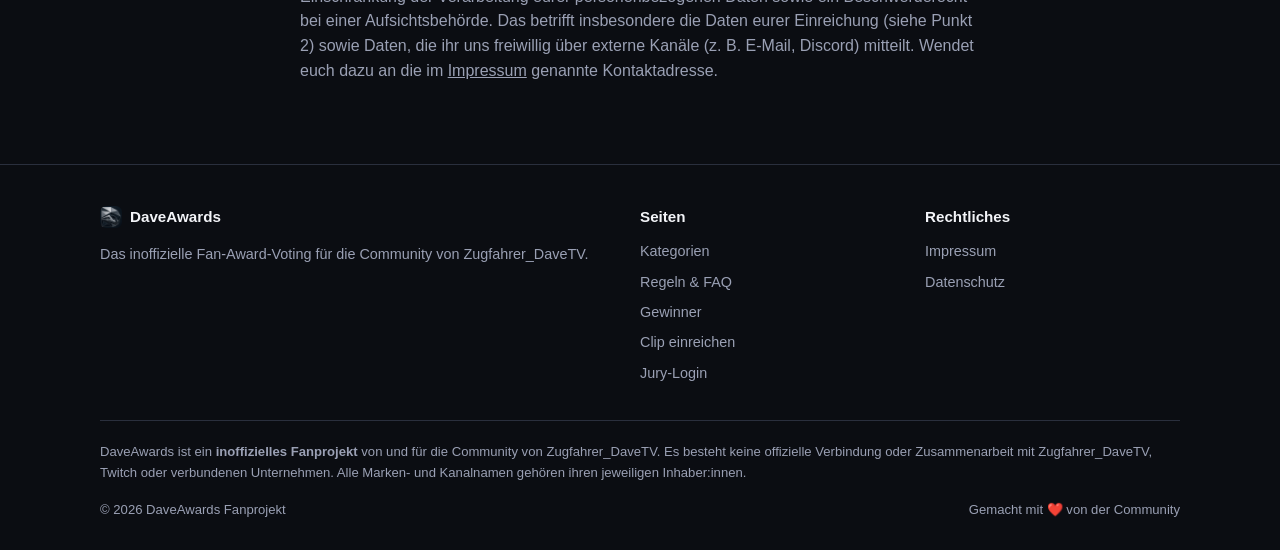
==== commit 960cd508: "Add language switcher with automatic translation Adds a dropdown (DE/EN/FR/ES/TR/PL/RU) to every pag" ====
--- a/datenschutz.html
+++ b/datenschutz.html
@@ -11,6 +11,8 @@
 </head>
 <body>
 
+<div id="google_translate_element"></div>
+
 <header class="site-header">
   <nav class="nav">
     <a class="brand" href="index.html"><img src="assets/img/logo.png" alt="" class="brand-logo" />Dave<span class="accent">Awards</span></a>
@@ -21,6 +23,17 @@
       <li><a href="regeln.html">Regeln &amp; FAQ</a></li>
       <li><a href="gewinner.html">Gewinner</a></li>
       <li><a href="teilnehmen.html" class="nav-cta">Clip einreichen</a></li>
+      <li class="nav-lang-item">
+        <select id="lang-switcher" class="lang-switcher" aria-label="Sprache wählen">
+          <option value="de">🇩🇪 Deutsch</option>
+          <option value="en">🇬🇧 English</option>
+          <option value="fr">🇫🇷 Français</option>
+          <option value="es">🇪🇸 Español</option>
+          <option value="tr">🇹🇷 Türkçe</option>
+          <option value="pl">🇵🇱 Polski</option>
+          <option value="ru">🇷🇺 Русский</option>
+        </select>
+      </li>
     </ul>
   </nav>
 </header>
@@ -143,5 +156,7 @@
 
 <script src="assets/js/data.js"></script>
 <script src="assets/js/main.js"></script>
+<script src="assets/js/translate.js"></script>
+<script src="https://translate.google.com/translate_a/element.js?cb=googleTranslateElementInit" async></script>
 </body>
 </html>
--- a/assets/css/style.css
+++ b/assets/css/style.css
@@ -126,6 +126,29 @@
   color: #191203 !important;
 }
 
+.nav-lang-item { display: flex; align-items: center; }
+
+.lang-switcher {
+  background: var(--bg-alt);
+  color: var(--text);
+  border: 1px solid var(--border);
+  border-radius: 8px;
+  padding: 6px 10px;
+  font-family: inherit;
+  font-size: 0.85rem;
+  cursor: pointer;
+}
+
+/* Google-Translate-Widget: eigenes Dropdown (#lang-switcher) nutzen,
+   die Standard-Google-Oberfläche komplett ausblenden. */
+#google_translate_element,
+.goog-te-banner-frame,
+.goog-te-gadget-icon { display: none !important; }
+body { top: 0 !important; }
+.goog-tooltip,
+.goog-tooltip:hover { display: none !important; }
+.goog-text-highlight { background: none !important; box-shadow: none !important; }
+
 .nav-toggle {
   display: none;
   background: none;
@@ -404,6 +427,20 @@
 .nominee .name { font-weight: 700; }
 .nominee .tagline { color: var(--text-muted); font-size: 0.85rem; }
 
+.nominee-with-thumb { grid-template-columns: 96px 1fr auto; }
+.nominee-with-thumb .clip-thumb { width: 96px; height: 54px; margin-bottom: 0; }
+
+.clip-thumb {
+  display: block;
+  width: 160px;
+  max-width: 100%;
+  height: 90px;
+  object-fit: cover;
+  border-radius: 8px;
+  background: var(--border);
+  margin-bottom: 8px;
+}
+
 .nominee .bar-track {
   grid-column: 1 / -1;
   height: 8px;
@@ -691,6 +728,7 @@
 }
 
 .jury-category { color: var(--text-muted); font-weight: 700; }
+.jury-winner-badge { color: var(--accent); font-weight: 700; margin-bottom: 6px; }
 .jury-date { color: var(--text-muted); margin-left: auto; }
 
 .jury-badge {
@@ -768,6 +806,100 @@
 .btn-jury-reject:hover:not(:disabled) { border-color: #ff6b6b; color: #ff6b6b; }
 .btn-jury-wrong:hover:not(:disabled) { border-color: var(--rail); color: var(--rail); }
 
+/* Clip-Player-Fenster (Abstimmungsphase) */
+.clip-play-btn {
+  background: none;
+  border: none;
+  color: var(--rail);
+  text-decoration: underline;
+  cursor: pointer;
+  font: inherit;
+  padding: 0;
+  text-align: left;
+  word-break: break-all;
+  display: block;
+  margin-bottom: 8px;
+}
+
+.clip-play-btn:hover { color: var(--accent); }
+
+.clip-modal {
+  display: none;
+  position: fixed;
+  inset: 0;
+  z-index: 200;
+  align-items: center;
+  justify-content: center;
+  padding: 20px;
+}
+
+.clip-modal.open { display: flex; }
+
+.clip-modal-backdrop {
+  position: absolute;
+  inset: 0;
+  background: rgba(5, 6, 10, 0.85);
+  backdrop-filter: blur(2px);
+}
+
+.clip-modal-dialog {
+  position: relative;
+  z-index: 1;
+  width: 100%;
+  max-width: 900px;
+  background: var(--card);
+  border: 1px solid var(--border);
+  border-radius: var(--radius);
+  padding: 16px;
+}
+
+.clip-modal-close {
+  position: absolute;
+  top: -14px;
+  right: -14px;
+  width: 36px;
+  height: 36px;
+  border-radius: 50%;
+  background: var(--accent);
+  color: #191203;
+  border: none;
+  font-size: 1.3rem;
+  font-weight: 800;
+  line-height: 1;
+  cursor: pointer;
+  display: flex;
+  align-items: center;
+  justify-content: center;
+}
+
+.clip-modal-frame {
+  position: relative;
+  width: 100%;
+  height: 0;
+  padding-bottom: 56.25%;
+  border-radius: 10px;
+  overflow: hidden;
+  background: #000;
+}
+
+.clip-modal-frame iframe {
+  position: absolute;
+  inset: 0;
+  width: 100%;
+  height: 100%;
+  border: 0;
+}
+
+.clip-modal-fallback {
+  padding: 40px 20px;
+  text-align: center;
+  color: var(--text-muted);
+}
+
+.clip-modal-fallback p { margin: 0 0 16px; }
+
+body.clip-modal-open { overflow: hidden; }
+
 /* Footer */
 .site-footer {
   border-top: 1px solid var(--border);
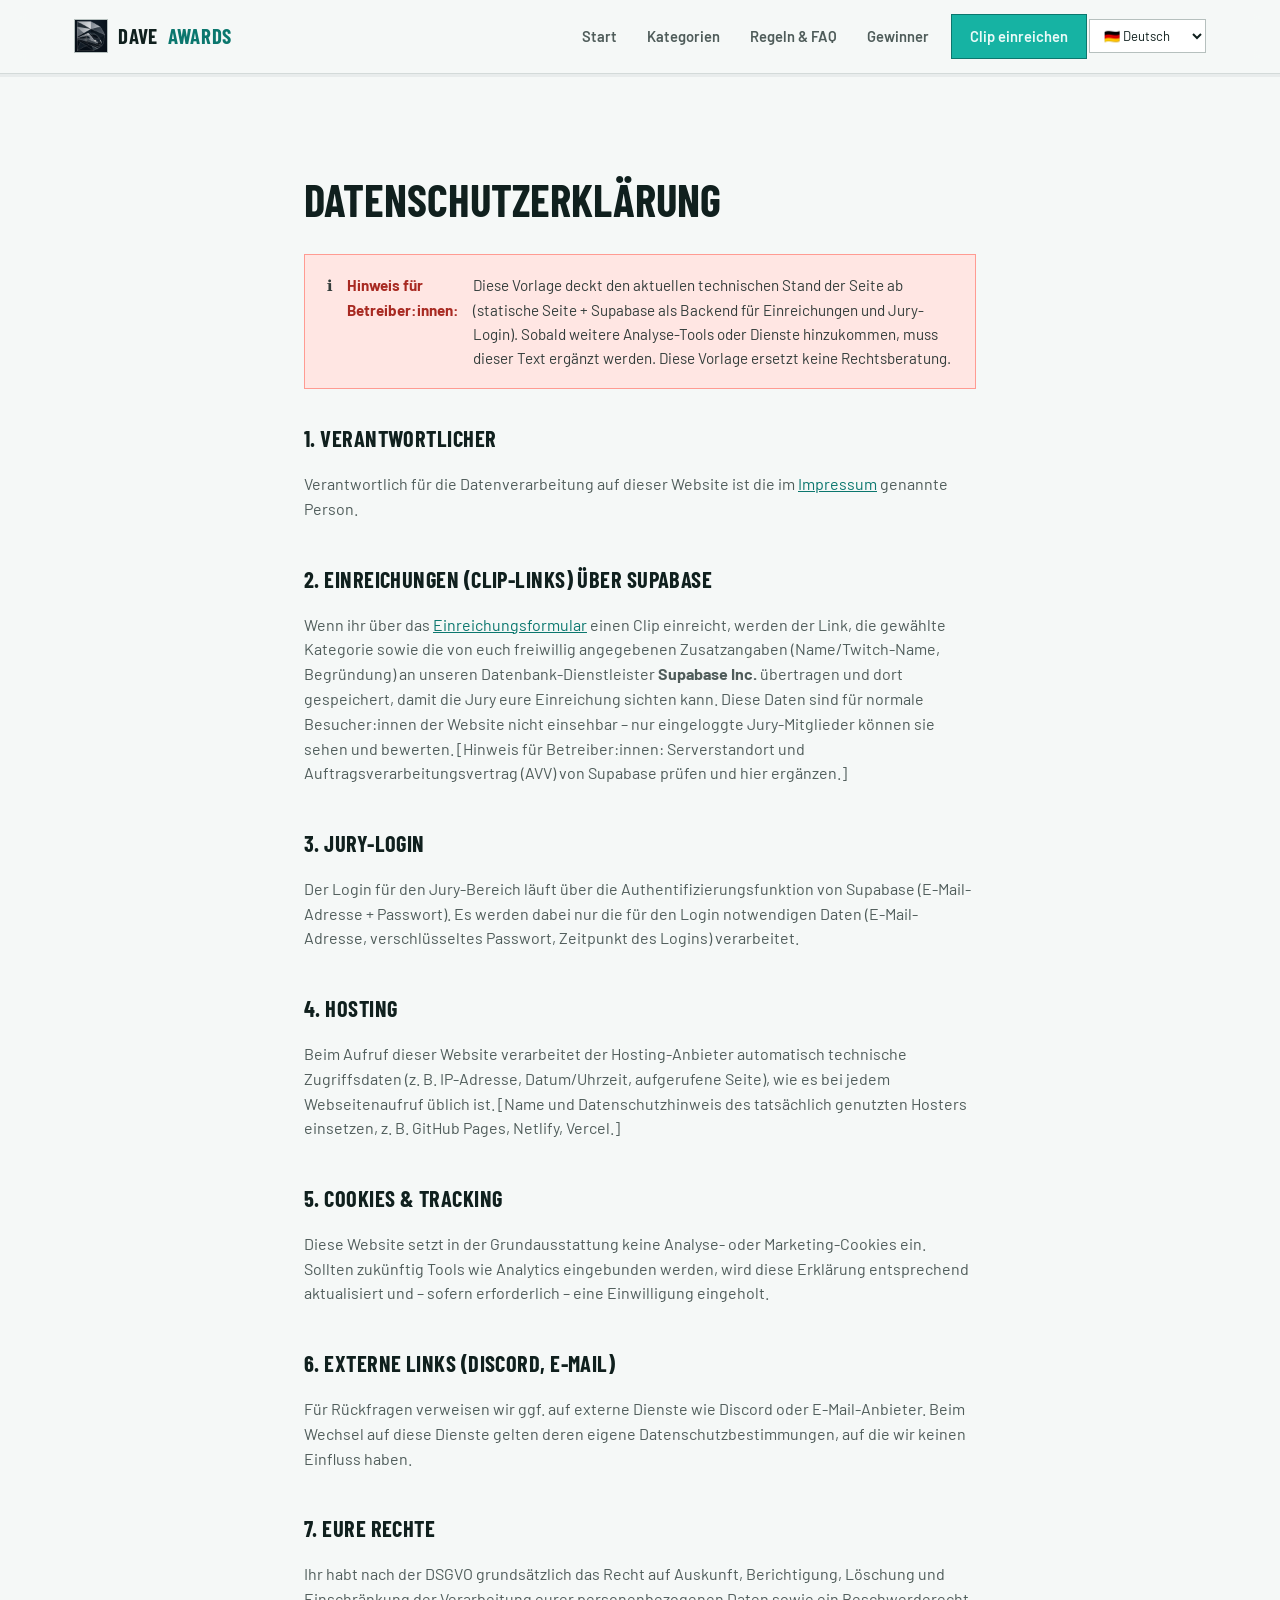
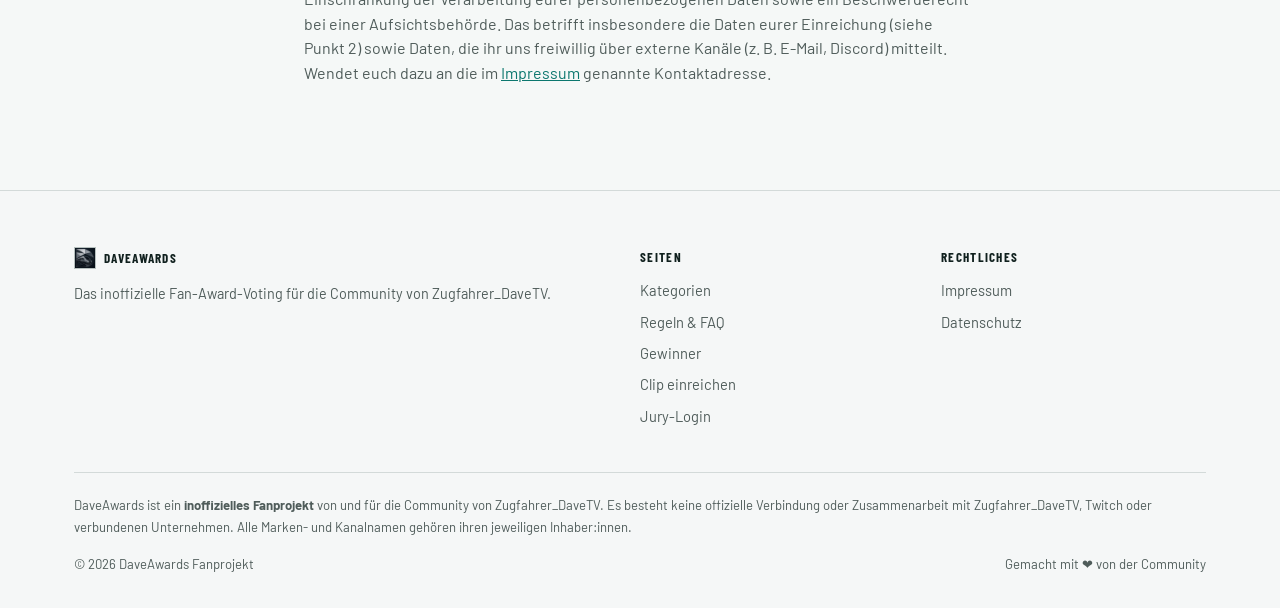
==== commit 9088f501: "Redesign site with turquoise/yellow/red "blueprint industrial" theme Merges index/kategorien/regeln/" ====
--- a/datenschutz.html
+++ b/datenschutz.html
@@ -19,10 +19,10 @@
     <button class="nav-toggle" aria-label="Menü öffnen" aria-expanded="false">☰</button>
     <ul class="nav-links">
       <li><a href="index.html">Start</a></li>
-      <li><a href="kategorien.html">Kategorien</a></li>
-      <li><a href="regeln.html">Regeln &amp; FAQ</a></li>
-      <li><a href="gewinner.html">Gewinner</a></li>
-      <li><a href="teilnehmen.html" class="nav-cta">Clip einreichen</a></li>
+      <li><a href="index.html#kategorien">Kategorien</a></li>
+      <li><a href="index.html#ablauf">Regeln &amp; FAQ</a></li>
+      <li><a href="index.html#gewinner">Gewinner</a></li>
+      <li><a href="index.html#einreichen" class="nav-cta">Clip einreichen</a></li>
       <li class="nav-lang-item">
         <select id="lang-switcher" class="lang-switcher" aria-label="Sprache wählen">
           <option value="de">🇩🇪 Deutsch</option>
@@ -60,7 +60,7 @@
 
       <h2>2. Einreichungen (Clip-Links) über Supabase</h2>
       <p>
-        Wenn ihr über das <a href="teilnehmen.html">Einreichungsformular</a> einen
+        Wenn ihr über das <a href="index.html#einreichen">Einreichungsformular</a> einen
         Clip einreicht, werden der Link, die gewählte Kategorie sowie die von euch
         freiwillig angegebenen Zusatzangaben (Name/Twitch-Name, Begründung) an
         unseren Datenbank-Dienstleister <strong>Supabase Inc.</strong> übertragen
@@ -126,10 +126,10 @@
       <div>
         <h4>Seiten</h4>
         <ul>
-          <li><a href="kategorien.html">Kategorien</a></li>
-          <li><a href="regeln.html">Regeln &amp; FAQ</a></li>
-          <li><a href="gewinner.html">Gewinner</a></li>
-          <li><a href="teilnehmen.html">Clip einreichen</a></li>
+          <li><a href="index.html#kategorien">Kategorien</a></li>
+          <li><a href="index.html#ablauf">Regeln &amp; FAQ</a></li>
+          <li><a href="index.html#gewinner">Gewinner</a></li>
+          <li><a href="index.html#einreichen">Clip einreichen</a></li>
           <li><a href="jury.html">Jury-Login</a></li>
         </ul>
       </div>
--- a/assets/css/style.css
+++ b/assets/css/style.css
@@ -1,957 +1,718 @@
-/* DaveAwards – Fanprojekt für die Community von Zugfahrer_DaveTV */
+/* DaveAwards – Fanprojekt für die Community von Zugfahrer_DaveTV
+   Design: "Blueprint Industrial" – türkis/gelb/rot auf hellem Grund,
+   dunkle Ink-Sektionen für Hero & Hall of Fame. */
+
+@import url('https://fonts.googleapis.com/css2?family=Barlow:ital,wght@0,400;0,500;0,600;0,700;1,400&family=Barlow+Condensed:wght@500;600;700&display=swap');
 
 :root {
-  --bg: #0b0d12;
-  --bg-alt: #12151d;
-  --card: #1a1e29;
-  --card-hover: #212636;
-  --border: #2a2f3d;
-  --text: #f3f4f8;
-  --text-muted: #9aa0b4;
-  --accent: #ffb020;
-  --accent-dark: #cc8c19;
-  --rail: #2f6fed;
-  --rail-dark: #204ea6;
-  --success: #2ecc71;
-  --radius: 14px;
-  --max-width: 1120px;
+  --ink: #041418;
+  --color-bg: #f5f8f7;
+  --color-surface: #ffffff;
+  --color-text: #10201e;
+
+  --color-neutral-100: #f5f7f7;
+  --color-neutral-200: #e8ecec;
+  --color-neutral-300: #d3dad9;
+  --color-neutral-400: #b6c0be;
+  --color-neutral-500: #93a09d;
+  --color-neutral-600: #71807d;
+  --color-neutral-700: #4f5c5a;
+  --color-neutral-800: #333d3b;
+  --color-neutral-900: #1c2322;
+
+  --color-accent: #16b3a3;
+  --color-accent-100: #dcf7f3;
+  --color-accent-200: #b3ebe4;
+  --color-accent-300: #7ddbd0;
+  --color-accent-400: #3fc7b8;
+  --color-accent-500: #16b3a3;
+  --color-accent-600: #0e9488;
+  --color-accent-700: #0b776e;
+  --color-accent-800: #085a53;
+  --color-accent-900: #06403b;
+
+  --color-accent-2: #f5c518;
+  --color-accent-2-100: #fdf4d4;
+  --color-accent-2-300: #ffe07a;
+  --color-accent-2-500: #f5c518;
+  --color-accent-2-700: #b88f04;
+  --color-accent-2-900: #7a5e00;
+
+  --rd-100: #ffe6e3;
+  --rd-300: #ff9b92;
+  --rd-500: #e4443a;
+  --rd-700: #a82a22;
+  --rd-900: #6e1912;
+
+  --font-heading: "Barlow Condensed", system-ui, sans-serif;
+  --font-body: "Barlow", system-ui, sans-serif;
+  --radius: 0px;
+  --max-width: 1180px;
+
   font-size: 16px;
 }
 
+/* ---------- Reset & base ---------- */
 * { box-sizing: border-box; }
-
-html { scroll-behavior: smooth; }
+html { scroll-behavior: smooth; scroll-padding-top: 92px; }
+@media (prefers-reduced-motion: reduce) {
+  html { scroll-behavior: auto; }
+  * { animation-duration: .001s !important; animation-iteration-count: 1 !important; }
+}
 
 body {
   margin: 0;
-  background: var(--bg);
-  color: var(--text);
-  font-family: "Segoe UI", Roboto, Helvetica, Arial, sans-serif;
+  background: var(--color-bg);
+  color: var(--color-text);
+  font-family: var(--font-body);
   line-height: 1.55;
   -webkit-font-smoothing: antialiased;
 }
 
-a { color: inherit; }
-
+h1, h2, h3, h4 { font-family: var(--font-heading); font-weight: 700; margin: 0; }
+a { color: inherit; text-decoration: none; }
 img { max-width: 100%; display: block; }
-
-.container {
-  max-width: var(--max-width);
-  margin: 0 auto;
-  padding: 0 20px;
-}
-
-/* Rail divider motif */
+::selection { background: var(--color-accent-300); }
+:focus-visible { outline: 2px solid var(--color-accent); outline-offset: 2px; border-radius: 0; }
+
+.container { max-width: var(--max-width); margin: 0 auto; padding: 0 24px; }
+
+/* ---------- Keyframes ---------- */
+@keyframes reveal { from { opacity: 0; transform: translateY(24px); } to { opacity: 1; transform: none; } }
+@keyframes auroraA { 0%,100% { transform: translate3d(-8%, -4%, 0) scale(1); } 50% { transform: translate3d(14%, 10%, 0) scale(1.3); } }
+@keyframes auroraB { 0%,100% { transform: translate3d(10%, 8%, 0) scale(1.2); } 50% { transform: translate3d(-12%, -6%, 0) scale(.95); } }
+@keyframes auroraC { 0%,100% { transform: translate3d(0, 6%, 0) scale(1.05); } 50% { transform: translate3d(-8%, -10%, 0) scale(1.35); } }
+@keyframes horizonBreathe { 0%,100% { opacity: .75; transform: translate(-50%, -100%) scaleY(1); } 50% { opacity: 1; transform: translate(-50%, -100%) scaleY(1.14); } }
+@keyframes floorRush { to { background-position: 0 0, 0 44px; } }
+@keyframes shaftSway { 0%,100% { opacity: .5; transform: rotate(12deg) translateX(0); } 50% { opacity: .95; transform: rotate(9deg) translateX(34px); } }
+@keyframes sparkRise { to { background-position: 40px -520px; } }
+@keyframes fieldSweep { 0% { left: -30%; } 50% { left: 104%; } 100% { left: -30%; } }
+@keyframes gridDrift { to { background-position: 72px 72px; } }
+@keyframes sweep { 0% { transform: translateX(-130%); } 60%,100% { transform: translateX(130%); } }
+@keyframes flapDown { 0% { transform: rotateX(0deg); opacity: .95; } 42% { transform: rotateX(-88deg); opacity: .25; } 43%,100% { transform: rotateX(0deg); opacity: .95; } }
+@keyframes livePulse { 0%,100% { transform: scale(1); opacity: 1; } 50% { transform: scale(1.5); opacity: .45; } }
+@keyframes floatup { 0%,100% { transform: translateY(0); } 50% { transform: translateY(-7px); } }
+@keyframes barGrow { from { transform: scaleX(0); } to { transform: scaleX(1); } }
+@keyframes trainRun { from { transform: translateX(162%); } to { transform: translateX(-62%); } }
+@keyframes wheelSpin { to { transform: rotate(360deg); } }
+@keyframes sleepersRev { to { background-position: 160px 0; } }
+@keyframes bogieBob { 0%,100% { transform: translateY(0) rotate(0deg); } 35% { transform: translateY(-1px) rotate(-.12deg); } 70% { transform: translateY(.6px) rotate(.1deg); } }
+@keyframes mastRun { to { background-position: 210px 0; } }
+@keyframes beamFlicker { 0%,100% { opacity: .5; } 45% { opacity: .78; } }
+@keyframes streak { 0%,100% { opacity: .35; transform: translateX(0); } 50% { opacity: .75; transform: translateX(16px); } }
+@keyframes navIn { from { opacity: 0; transform: translateY(-10px); } to { opacity: 1; transform: none; } }
+@keyframes brandSheen { 0%,72%,100% { background-position: 100% 0; } 86% { background-position: 0% 0; } }
+@keyframes progressGrow { from { transform: scaleX(0); } to { transform: scaleX(1); } }
+
+/* ---------- Utilities ---------- */
+.rv { opacity: 1; transform: none; }
+@supports (animation-timeline: view()) {
+  .rv { animation: reveal .01s linear both; animation-timeline: view(); animation-range: entry 0% cover 26%; }
+}
+
+.blueprint { position: relative; }
+.blueprint > .corner { position: absolute; width: 11px; height: 11px; color: color-mix(in srgb, var(--color-text) 45%, transparent); }
+.blueprint > .corner::before, .blueprint > .corner::after { content: ""; position: absolute; background: currentColor; }
+.blueprint > .corner::before { left: 5px; top: 0; width: 1px; height: 100%; }
+.blueprint > .corner::after { top: 5px; left: 0; width: 100%; height: 1px; }
+.blueprint > .corner.tl { top: -6px; left: -6px; }
+.blueprint > .corner.tr { top: -6px; right: -6px; }
+.blueprint > .corner.bl { bottom: -6px; left: -6px; }
+.blueprint > .corner.br { bottom: -6px; right: -6px; }
+
+.kicker {
+  display: flex; align-items: center; gap: 12px; font-family: var(--font-heading);
+  text-transform: uppercase; letter-spacing: .18em; font-size: .76rem; margin-bottom: 14px;
+  color: var(--color-accent-700);
+}
+.kicker::after { content: ""; height: 1px; width: 56px; background: currentColor; opacity: .45; }
+
+.btn-anim { position: relative; overflow: hidden; }
+.btn-anim::after {
+  content: ""; position: absolute; inset: 0; pointer-events: none;
+  background: linear-gradient(105deg, transparent 22%, rgba(255,255,255,.55) 48%, transparent 74%);
+  animation: sweep 3.8s cubic-bezier(.4,0,.2,1) infinite;
+}
+.btn-anim:hover::after { animation-duration: 1.1s; }
+
+.tag {
+  display: inline-flex; align-items: center; font-size: .72rem; letter-spacing: .1em;
+  text-transform: uppercase; padding: 4px 12px; border: 1px solid var(--color-accent-400);
+  color: var(--color-accent-700); white-space: nowrap;
+}
+.tag-outline-light { border-color: var(--color-accent-400); color: #eafaf8; }
+
+/* ---------- Header / Nav ---------- */
+.site-header {
+  position: sticky; top: 0; z-index: 60;
+  background: color-mix(in srgb, var(--color-bg) 86%, transparent);
+  backdrop-filter: blur(12px);
+  border-bottom: 1px solid var(--color-neutral-300);
+}
+
 .rail-divider {
-  height: 6px;
-  width: 100%;
-  background: repeating-linear-gradient(
-    90deg,
-    var(--rail) 0px,
-    var(--rail) 28px,
-    transparent 28px,
-    transparent 44px
-  );
-  opacity: 0.5;
-}
-
-/* Header */
-.site-header {
-  position: sticky;
-  top: 0;
-  z-index: 50;
-  background: rgba(11, 13, 18, 0.9);
-  backdrop-filter: blur(8px);
-  border-bottom: 1px solid var(--border);
+  height: 3px; width: 100%; overflow: hidden;
+  background: var(--color-neutral-200);
+}
+.rail-divider::after {
+  content: ""; display: block; height: 100%; width: 100%; transform-origin: left; transform: scaleX(0);
+  background: linear-gradient(90deg, var(--color-accent-500), var(--color-accent-2-500), var(--rd-500));
+}
+@supports (animation-timeline: scroll()) {
+  .rail-divider::after { animation: progressGrow 1s linear both; animation-timeline: scroll(root block); }
 }
 
 .nav {
-  display: flex;
-  align-items: center;
-  justify-content: space-between;
-  padding: 14px 20px;
-  max-width: var(--max-width);
-  margin: 0 auto;
-}
-
-.brand {
-  display: flex;
-  align-items: center;
-  gap: 10px;
-  font-weight: 800;
-  font-size: 1.25rem;
-  text-decoration: none;
-  letter-spacing: 0.5px;
-}
-
-.brand .emoji { font-size: 1.4rem; }
-
+  display: flex; align-items: center; justify-content: space-between; gap: 20px;
+  padding: 14px 24px; max-width: var(--max-width); margin: 0 auto;
+  animation: navIn .5s cubic-bezier(.22,1,.36,1) both;
+}
+
+.brand { display: flex; align-items: center; gap: 10px; font-weight: 700; font-size: 1.3rem; letter-spacing: .04em; text-transform: uppercase; font-family: var(--font-heading); }
 .brand-logo {
-  width: 34px;
-  height: 34px;
-  border-radius: 8px;
-  object-fit: cover;
-  flex-shrink: 0;
-}
-
-.brand .accent { color: var(--accent); }
-
-.nav-links {
-  display: flex;
-  gap: 6px;
-  list-style: none;
-  margin: 0;
-  padding: 0;
-}
+  width: 34px; height: 34px; object-fit: cover; flex-shrink: 0;
+  border: 1px solid var(--color-neutral-400);
+  transition: transform .45s cubic-bezier(.22,1,.36,1), border-color .3s;
+}
+.brand:hover .brand-logo { transform: rotate(-6deg) scale(1.06); border-color: var(--color-accent-500); }
+.brand .accent {
+  background-image: linear-gradient(105deg, var(--color-accent-700) 42%, var(--color-accent-2-500) 50%, var(--color-accent-700) 58%);
+  background-size: 260% 100%; background-repeat: no-repeat;
+  -webkit-background-clip: text; background-clip: text; color: transparent;
+  animation: brandSheen 7s linear infinite;
+}
+.brand:hover .accent { animation-duration: 1.6s; }
+
+.nav-links { display: flex; align-items: center; gap: 2px; list-style: none; margin: 0; padding: 0; flex-wrap: wrap; }
 
 .nav-links a {
-  display: inline-block;
-  padding: 8px 14px;
-  text-decoration: none;
-  color: var(--text-muted);
-  border-radius: 999px;
-  font-weight: 600;
-  font-size: 0.94rem;
-  transition: background 0.15s, color 0.15s;
-}
-
-.nav-links a:hover,
-.nav-links a.active {
-  background: var(--card);
-  color: var(--text);
-}
+  position: relative; display: inline-block; padding: 8px 14px;
+  color: var(--color-neutral-700); font-weight: 600; font-size: .92rem;
+  transition: color .25s, transform .25s cubic-bezier(.22,1,.36,1);
+}
+.nav-links a::before {
+  content: ""; position: absolute; left: 14px; right: 14px; bottom: 2px; height: 2px;
+  background: linear-gradient(90deg, var(--color-accent-500), var(--color-accent-2-500));
+  transform: scaleX(0); transform-origin: left; transition: transform .32s cubic-bezier(.22,1,.36,1);
+}
+.nav-links a:hover, .nav-links a.active { color: var(--color-accent-700); transform: translateY(-2px); }
+.nav-links a:hover::before, .nav-links a.active::before, .nav-links a:focus-visible::before { transform: scaleX(1); }
 
 .nav-cta {
-  background: var(--accent) !important;
-  color: #191203 !important;
-}
+  margin-left: 6px; padding: 10px 18px !important; background: var(--color-accent) !important;
+  color: #eafaf8 !important; border: 1px solid var(--color-accent-700); transform: none !important;
+}
+.nav-cta::before { display: none; }
+.nav-cta:hover { background: var(--color-accent-600) !important; transform: translateY(-2px) !important; }
 
 .nav-lang-item { display: flex; align-items: center; }
-
 .lang-switcher {
-  background: var(--bg-alt);
-  color: var(--text);
-  border: 1px solid var(--border);
-  border-radius: 8px;
-  padding: 6px 10px;
-  font-family: inherit;
-  font-size: 0.85rem;
-  cursor: pointer;
-}
-
-/* Google-Translate-Widget: eigenes Dropdown (#lang-switcher) nutzen,
-   die Standard-Google-Oberfläche komplett ausblenden. */
-#google_translate_element,
-.goog-te-banner-frame,
-.goog-te-gadget-icon { display: none !important; }
+  background: var(--color-surface); color: var(--color-text);
+  border: 1px solid var(--color-neutral-400); border-radius: 0;
+  padding: 7px 10px; font-family: inherit; font-size: .82rem; cursor: pointer;
+}
+
+#google_translate_element, .goog-te-banner-frame, .goog-te-gadget-icon { display: none !important; }
 body { top: 0 !important; }
-.goog-tooltip,
-.goog-tooltip:hover { display: none !important; }
+.goog-tooltip, .goog-tooltip:hover { display: none !important; }
 .goog-text-highlight { background: none !important; box-shadow: none !important; }
 
 .nav-toggle {
-  display: none;
-  background: none;
-  border: 1px solid var(--border);
-  border-radius: 8px;
-  color: var(--text);
-  font-size: 1.3rem;
-  padding: 6px 10px;
-  cursor: pointer;
+  display: none; background: none; border: 1px solid var(--color-neutral-400);
+  color: var(--color-text); font-size: 1.2rem; padding: 6px 10px; cursor: pointer;
 }
 
 @media (max-width: 780px) {
   .nav-toggle { display: block; }
   .nav-links {
-    position: absolute;
-    top: 64px;
-    left: 0;
-    right: 0;
-    flex-direction: column;
-    background: var(--bg-alt);
-    border-bottom: 1px solid var(--border);
-    padding: 10px 20px 16px;
-    display: none;
+    position: absolute; top: 100%; left: 0; right: 0; flex-direction: column; align-items: stretch;
+    background: var(--color-bg); border-bottom: 1px solid var(--color-neutral-300);
+    padding: 10px 20px 16px; display: none;
   }
   .nav-links.open { display: flex; }
-  .nav-links a { padding: 12px 10px; border-radius: 8px; }
-}
-
-/* Hero */
+  .nav-links a { padding: 12px 10px; }
+  .nav-cta { margin-left: 0; text-align: center; }
+}
+
+/* ---------- Hero ---------- */
 .hero {
-  padding: 72px 0 56px;
-  text-align: center;
-  background:
-    radial-gradient(ellipse at top, rgba(255, 176, 32, 0.12), transparent 60%),
-    radial-gradient(ellipse at bottom right, rgba(47, 111, 237, 0.14), transparent 55%);
+  position: relative; background: var(--ink); color: #eafaf8; overflow: hidden;
+  padding: 84px 24px 168px; text-align: left;
+}
+.hero .container {
+  position: relative; display: grid; grid-template-columns: repeat(auto-fit, minmax(320px, 1fr));
+  gap: 44px; align-items: center; padding: 0;
+}
+
+.hero-fx { position: absolute; inset: -20%; pointer-events: none; filter: blur(70px); opacity: .55; }
+.hero-fx .aurora { position: absolute; border-radius: 50%; }
+.hero-fx .aurora-a { left: 4%; top: 6%; width: 46%; height: 60%; background: radial-gradient(circle, var(--color-accent-500), transparent 66%); animation: auroraA 16s ease-in-out infinite; }
+.hero-fx .aurora-b { right: 2%; top: 0%; width: 40%; height: 55%; background: radial-gradient(circle, var(--color-accent-2-500), transparent 66%); animation: auroraB 21s ease-in-out infinite; }
+.hero-fx .aurora-c { left: 28%; bottom: -8%; width: 44%; height: 58%; background: radial-gradient(circle, var(--rd-500), transparent 66%); animation: auroraC 19s ease-in-out infinite; }
+
+.hero-scene { position: absolute; inset: 0; overflow: hidden; pointer-events: none; }
+.hero-horizon-line {
+  position: absolute; left: -10%; right: -10%; top: 46%; height: 2px;
+  background: linear-gradient(90deg, transparent, var(--color-accent-300), var(--color-accent-2-300), var(--color-accent-300), transparent);
+  opacity: .5; filter: blur(.6px);
+}
+.hero-horizon-glow {
+  position: absolute; left: 50%; top: 46%; width: 120%; height: 300px; transform: translate(-50%, -100%);
+  background: radial-gradient(ellipse at 50% 100%, rgba(125,219,208,.3), rgba(22,179,163,.08) 44%, transparent 72%);
+  filter: blur(12px); animation: horizonBreathe 9s ease-in-out infinite;
+}
+.hero-floor {
+  position: absolute; left: -30%; right: -30%; top: 46%; bottom: -14%; perspective: 340px; perspective-origin: 50% 0%;
+  mask-image: linear-gradient(180deg, transparent, #000 22%, #000 78%, transparent);
+}
+.hero-floor::before {
+  content: ""; position: absolute; inset: 0; transform: rotateX(74deg); transform-origin: 50% 0%;
+  background-image: repeating-linear-gradient(90deg, rgba(125,219,208,.4) 0 1px, transparent 1px 46px),
+    repeating-linear-gradient(180deg, rgba(245,197,24,.3) 0 2px, transparent 2px 44px);
+  animation: floorRush 1.9s linear infinite;
+}
+.hero-sky { position: absolute; left: 0; right: 0; top: 0; height: 52%; overflow: hidden; }
+.hero-sky .shaft { position: absolute; top: -30%; height: 170%; filter: blur(6px); }
+.hero-sky .shaft-1 { left: 12%; width: 120px; background: linear-gradient(180deg, rgba(125,219,208,.16), transparent 76%); transform: rotate(14deg); animation: shaftSway 13s ease-in-out infinite; }
+.hero-sky .shaft-2 { left: 46%; width: 64px; background: linear-gradient(180deg, rgba(245,197,24,.14), transparent 72%); transform: rotate(-9deg); filter: blur(5px); animation: shaftSway 17s ease-in-out infinite reverse; }
+.hero-sky .shaft-3 { right: 8%; width: 96px; background: linear-gradient(180deg, rgba(228,68,58,.12), transparent 74%); transform: rotate(11deg); filter: blur(7px); animation: shaftSway 21s ease-in-out infinite; }
+.hero-sky .sparks-a { position: absolute; inset: 0; background-image: radial-gradient(circle, rgba(220,247,243,.55) 1.1px, transparent 1.3px); background-size: 132px 104px; animation: sparkRise 26s linear infinite; opacity: .4; }
+.hero-sky .sparks-b { position: absolute; inset: 0; background-image: radial-gradient(circle, rgba(245,197,24,.5) 1px, transparent 1.2px); background-size: 186px 148px; animation: sparkRise 38s linear infinite; opacity: .35; }
+.hero-sweep {
+  position: absolute; top: -20%; bottom: -20%; width: 26%;
+  background: linear-gradient(90deg, transparent, rgba(220,247,243,.07), transparent);
+  transform: skewX(-12deg); animation: fieldSweep 15s ease-in-out infinite;
 }
 
 .badge {
-  display: inline-block;
-  padding: 6px 14px;
-  border-radius: 999px;
-  background: var(--card);
-  border: 1px solid var(--border);
-  color: var(--accent);
-  font-weight: 700;
-  font-size: 0.82rem;
-  letter-spacing: 0.5px;
-  text-transform: uppercase;
-  margin-bottom: 22px;
+  display: inline-block; border: 1px solid var(--color-accent-400); color: #eafaf8;
+  letter-spacing: .12em; text-transform: uppercase; font-size: .72rem; padding: 6px 14px;
 }
 
 .hero h1 {
-  font-size: clamp(2.2rem, 5vw, 3.6rem);
-  margin: 0 0 16px;
-  line-height: 1.1;
-}
-
-.hero h1 .accent { color: var(--accent); }
-.hero h1 .rail { color: var(--rail); }
-
-.hero p.lead {
-  max-width: 640px;
-  margin: 0 auto 32px;
-  color: var(--text-muted);
-  font-size: 1.15rem;
-}
-
-.hero-actions {
-  display: flex;
-  gap: 14px;
-  justify-content: center;
-  flex-wrap: wrap;
-  margin-bottom: 44px;
-}
-
+  font-size: clamp(2.3rem, 4.4vw, 4.2rem); line-height: .98; letter-spacing: -.01em;
+  margin: 22px 0 18px; text-transform: uppercase; overflow-wrap: break-word;
+}
+.hero h1 .accent { color: var(--color-accent-2-500); }
+.hero h1 .rail { color: var(--color-accent-300); font-size: .58em; letter-spacing: .01em; display: block; margin-top: .34em; }
+
+.hero p.lead { max-width: 560px; margin: 0 0 30px; font-size: 1.1rem; line-height: 1.65; color: #b9d8d4; }
+.hero p.lead strong { color: #eafaf8; }
+
+.hero-actions { display: flex; gap: 14px; flex-wrap: wrap; margin-bottom: 38px; justify-content: flex-start; }
+
+.hero-panel {
+  position: relative; border: 1px solid var(--color-accent-800); padding: 20px 20px 16px;
+  background: rgba(6,64,59,.35); backdrop-filter: blur(4px);
+}
+.hero-panel-head { display: flex; align-items: baseline; justify-content: space-between; gap: 12px; margin-bottom: 14px; }
+.hero-panel-head span:first-child { font-family: var(--font-heading); text-transform: uppercase; letter-spacing: .16em; font-size: .72rem; color: var(--color-accent-2-300); }
+.hero-panel-head span:last-child { font-size: .74rem; color: #8fbdb7; letter-spacing: .04em; }
+
+.countdown { display: grid; grid-template-columns: repeat(4, 1fr); gap: 8px; }
+.countdown .unit {
+  position: relative; border: 1px solid var(--color-accent-800);
+  background: linear-gradient(180deg, rgba(6,64,59,.55), rgba(4,20,24,.75)); overflow: hidden;
+  text-align: center; padding: 0;
+}
+.countdown .unit::before { content: ""; position: absolute; left: 0; right: 0; top: 50%; height: 1px; background: rgba(4,20,24,.85); z-index: 2; }
+.countdown .unit::after { content: ""; position: absolute; inset: 0; background: linear-gradient(180deg, rgba(255,255,255,.07), transparent 46%, rgba(0,0,0,.18)); }
+.countdown .unit .flap { position: absolute; left: 0; right: 0; top: 0; height: 50%; background: linear-gradient(180deg, rgba(255,255,255,.1), rgba(255,255,255,0)); transform-origin: bottom; z-index: 3; animation: flapDown 60s steps(1,end) infinite; }
+.countdown .unit.is-seconds .flap { animation-duration: 1s; animation-timing-function: cubic-bezier(.3,0,.2,1); }
+.countdown .unit strong {
+  position: relative; z-index: 1; display: block; padding: 14px 6px 4px; font-family: var(--font-heading);
+  font-size: 2.5rem; line-height: 1; font-variant-numeric: tabular-nums; letter-spacing: .02em;
+  color: var(--color-accent-300); text-shadow: 0 0 14px color-mix(in srgb, var(--color-accent-300) 34%, transparent);
+}
+.countdown .unit.is-minutes strong, .countdown .unit.is-minutes { border-color: var(--color-accent-2-700); }
+.countdown .unit.is-minutes strong { color: var(--color-accent-2-300); text-shadow: 0 0 14px color-mix(in srgb, var(--color-accent-2-300) 34%, transparent); }
+.countdown .unit.is-seconds { border-color: var(--rd-700); }
+.countdown .unit.is-seconds strong { color: var(--rd-300); text-shadow: 0 0 14px color-mix(in srgb, var(--rd-300) 34%, transparent); }
+.countdown .unit span { position: relative; z-index: 1; display: block; padding: 0 6px 10px; text-align: center; font-size: .64rem; text-transform: uppercase; letter-spacing: .14em; color: #8fbdb7; }
+
+.countdown-note { margin-top: 12px; display: flex; align-items: center; gap: 10px; }
+.countdown-note .live-dot { position: relative; width: 7px; height: 7px; flex: none; border-radius: 50%; background: var(--rd-500); box-shadow: 0 0 8px var(--rd-500); animation: livePulse 1s ease-in-out infinite; }
+.countdown-note .note-text { font-family: var(--font-heading); text-transform: uppercase; letter-spacing: .16em; font-size: .64rem; color: #8fbdb7; }
+.countdown-note .phase-track { flex: 1; height: 3px; background: rgba(11,119,110,.35); overflow: hidden; }
+.countdown-note .phase-fill { display: block; height: 100%; background: linear-gradient(90deg, var(--color-accent-500), var(--color-accent-2-500)); box-shadow: 0 0 8px rgba(245,197,24,.5); }
+.countdown-note .phase-pct { font-family: var(--font-heading); font-size: .68rem; letter-spacing: .1em; color: var(--color-accent-2-300); font-variant-numeric: tabular-nums; }
+
+/* ---------- Hero trophy ---------- */
+.hero-trophy { position: relative; min-height: 460px; display: flex; align-items: center; justify-content: center; }
+.hero-trophy .diamond { position: absolute; aspect-ratio: 1; transform: rotate(45deg); }
+.hero-trophy .diamond-1 { width: 74%; border: 1px solid var(--color-accent-800); }
+.hero-trophy .diamond-2 { width: 52%; border: 1px solid var(--rd-700); opacity: .6; }
+#trophy-slot { position: relative; width: 100%; height: 460px; }
+.hero-trophy .trophy-caption {
+  position: absolute; bottom: 4px; left: 50%; transform: translateX(-50%);
+  font-family: var(--font-heading); text-transform: uppercase; letter-spacing: .22em; font-size: .68rem;
+  color: var(--color-accent-300); white-space: nowrap;
+}
+
+/* ---------- Hero train ---------- */
+.hero-train { position: absolute; left: 0; right: 0; bottom: 0; height: 168px; overflow: hidden; pointer-events: none; }
+.hero-train .masts { position: absolute; left: 0; right: 0; bottom: 44px; top: 0; opacity: .3; }
+.hero-train .masts::before { content: ""; position: absolute; inset: 0; background-image: linear-gradient(90deg, var(--color-accent-700) 1.5px, transparent 1.5px); background-size: 210px 100%; animation: mastRun 7.5s linear infinite; }
+.hero-train .catenary-1 { position: absolute; left: 0; right: 0; top: 10px; height: 1px; background: var(--color-accent-800); }
+.hero-train .catenary-2 { position: absolute; left: 0; right: 0; top: 26px; height: 1px; background: var(--color-accent-700); }
+.hero-train .rail-1 { position: absolute; left: 0; right: 0; bottom: 41px; height: 2px; background: var(--color-accent-500); opacity: .55; }
+.hero-train .rail-2 { position: absolute; left: 0; right: 0; bottom: 38px; height: 1px; background: var(--color-accent-800); }
+.hero-train .sleepers { position: absolute; left: 0; right: 0; bottom: 22px; height: 16px; background: repeating-linear-gradient(90deg, var(--color-accent-800) 0 5px, transparent 5px 22px); background-size: 160px 16px; animation: sleepersRev 1.1s linear infinite; opacity: .5; }
+.hero-train .ballast { position: absolute; left: 0; right: 0; bottom: 8px; height: 14px; background: repeating-linear-gradient(64deg, rgba(11,119,110,.35) 0 1px, transparent 1px 7px); opacity: .5; }
+
+.consist { position: absolute; bottom: 58px; left: 0; width: 100%; animation: trainRun 19s linear infinite; }
+.consist-inner { position: relative; display: flex; align-items: flex-end; gap: 0; width: max-content; animation: bogieBob 1.6s ease-in-out infinite; }
+.consist-inner::before {
+  content: ""; position: absolute; left: 100%; bottom: 14px; width: 220px; height: 30px;
+  background: linear-gradient(270deg, transparent, rgba(125,219,208,.16)); animation: streak 1.4s ease-in-out infinite;
+}
+
+.train-lead { position: relative; width: 196px; height: 56px; flex: none; }
+.train-lead .body {
+  position: absolute; inset: 0; border: 1.5px solid var(--color-accent-400);
+  background: linear-gradient(180deg, rgba(11,119,110,.5), rgba(4,20,24,.62));
+  clip-path: polygon(0 62%, 9% 26%, 22% 8%, 38% 2%, 100% 0, 100% 100%, 0 100%);
+}
+.train-lead .cab-window { position: absolute; left: 14px; top: 13px; width: 46px; height: 21px; border: 1px solid var(--color-accent-2-500); background: linear-gradient(180deg, rgba(245,197,24,.3), rgba(245,197,24,.06)); clip-path: polygon(16% 22%, 100% 0, 100% 100%, 0 100%); }
+.train-lead .windows { position: absolute; left: 74px; top: 15px; width: 132px; height: 17px; background: repeating-linear-gradient(90deg, rgba(245,197,24,.28) 0 20px, transparent 20px 28px); border-top: 1px solid var(--color-accent-2-500); border-bottom: 1px solid var(--color-accent-2-500); box-shadow: inset 0 0 6px rgba(245,197,24,.2); }
+.train-lead .door { position: absolute; left: 66px; top: 12px; width: 15px; height: 42px; border-left: 1px solid var(--color-accent-400); border-right: 1px solid var(--color-accent-400); background: rgba(22,179,163,.1); }
+.train-lead .step { position: absolute; left: 66px; top: 50px; width: 15px; height: 3px; background: var(--color-accent-2-500); opacity: .8; }
+.train-lead .headlight { position: absolute; left: 4px; bottom: 12px; width: 13px; height: 6px; border-radius: 2px; background: #fff; box-shadow: 0 0 10px 3px rgba(255,255,255,.65); }
+.train-lead .headlight-beam { position: absolute; left: -104px; bottom: 4px; width: 120px; height: 22px; transform-origin: left; background: linear-gradient(270deg, rgba(255,255,255,.22), transparent 78%); clip-path: polygon(100% 0, 0 38%, 0 62%, 100% 100%); animation: beamFlicker 4.2s ease-in-out infinite; }
+.train-lead .pantograph { position: absolute; right: 0; top: -13px; width: 62px; height: 13px; }
+.train-lead .pantograph .arm-1 { position: absolute; left: 0; bottom: 0; width: 1.5px; height: 13px; background: var(--color-accent-400); transform: rotate(12deg); transform-origin: bottom; }
+.train-lead .pantograph .arm-2 { position: absolute; left: 26px; bottom: 0; width: 1.5px; height: 13px; background: var(--color-accent-400); transform: rotate(-16deg); transform-origin: bottom; }
+.train-lead .pantograph .pad { position: absolute; left: 2px; top: 0; width: 44px; height: 2px; background: var(--color-accent-2-500); box-shadow: 0 0 5px rgba(245,197,24,.7); }
+.train-lead .roof-box { position: absolute; right: 70px; top: -6px; width: 34px; height: 6px; border: 1px solid var(--color-accent-700); background: rgba(4,20,24,.5); }
+.train-lead .skirt-line { position: absolute; left: 0; right: 0; bottom: 8px; height: 1px; background: var(--color-accent-700); }
+.train-lead .skirt { position: absolute; left: 30px; right: 6px; bottom: 0; height: 8px; border-top: 1px solid var(--color-accent-800); background: rgba(4,20,24,.55); }
+.train-lead .bogie { position: absolute; bottom: -4px; left: 40px; width: 62px; height: 14px; border: 1px solid var(--color-accent-700); border-top: 0; background: rgba(4,20,24,.5); }
+.train-lead .train-wheel--1 { left: 45px; }
+.train-lead .train-wheel--2 { left: 75px; }
+.train-lead .train-wheel--3 { left: 131px; }
+.train-lead .train-wheel--4 { left: 161px; }
+
+.train-car { position: relative; width: 172px; height: 52px; flex: none; }
+.train-car .body { position: absolute; inset: 0; border: 1.5px solid var(--color-accent-400); background: linear-gradient(180deg, rgba(11,119,110,.42), rgba(4,20,24,.6)); }
+.train-car .roofline { position: absolute; left: 0; right: 0; top: 4px; height: 1px; background: var(--color-accent-700); }
+.train-car .windows { position: absolute; left: 24px; right: 24px; top: 13px; height: 16px; background: repeating-linear-gradient(90deg, rgba(245,197,24,.28) 0 19px, transparent 19px 26px); box-shadow: inset 0 0 6px rgba(245,197,24,.2); }
+.train-car .door-l { position: absolute; left: 6px; top: 10px; width: 15px; height: 38px; border-left: 1px solid var(--color-accent-400); border-right: 1px solid var(--color-accent-400); background: rgba(22,179,163,.1); }
+.train-car .step-l { position: absolute; left: 6px; top: 44px; width: 15px; height: 3px; background: var(--color-accent-2-500); opacity: .8; }
+.train-car .door-r { position: absolute; left: 151px; top: 10px; width: 15px; height: 38px; border-left: 1px solid var(--color-accent-400); border-right: 1px solid var(--color-accent-400); background: rgba(22,179,163,.1); }
+.train-car .step-r { position: absolute; left: 151px; top: 44px; width: 15px; height: 3px; background: var(--color-accent-2-500); opacity: .8; }
+.train-car .skirt-line { position: absolute; left: 0; right: 0; bottom: 7px; height: 1px; background: var(--color-accent-700); }
+.train-car .skirt { position: absolute; left: 24px; right: 24px; bottom: 0; height: 7px; border-top: 1px solid var(--color-accent-800); background: rgba(4,20,24,.5); }
+.train-car .roof-box { position: absolute; right: 44px; top: -5px; width: 44px; height: 5px; border: 1px solid var(--color-accent-800); background: rgba(4,20,24,.45); }
+.train-car .bogie-l { position: absolute; bottom: -4px; left: 22px; width: 62px; height: 14px; border: 1px solid var(--color-accent-700); border-top: 0; background: rgba(4,20,24,.5); }
+.train-car .bogie-r { position: absolute; bottom: -4px; left: 110px; width: 62px; height: 14px; border: 1px solid var(--color-accent-700); border-top: 0; background: rgba(4,20,24,.5); }
+.train-car.is-tail .taillight { position: absolute; right: 3px; bottom: 13px; width: 8px; height: 5px; border-radius: 2px; background: var(--rd-500); box-shadow: 0 0 9px 2px rgba(228,68,58,.6); }
+.train-car .train-wheel--1 { left: 27px; }
+.train-car .train-wheel--2 { left: 57px; }
+.train-car .train-wheel--3 { left: 115px; }
+.train-car .train-wheel--4 { left: 145px; }
+
+.train-wheel {
+  position: absolute; bottom: -11px; width: 22px; height: 22px; border-radius: 50%;
+  border: 1.5px solid var(--rd-500); background: rgba(4,20,24,.55); animation: wheelSpin .62s linear infinite;
+}
+.train-wheel::before { content: ""; position: absolute; inset: 7px; border-radius: 50%; border: 1px solid var(--rd-300); }
+.train-wheel::after { content: ""; position: absolute; inset: 2px; border-radius: 50%; border-top: 1px solid var(--rd-300); transform: rotate(45deg); }
+
+.train-coupler { position: relative; width: 14px; height: 52px; flex: none; }
+.train-coupler::before { content: ""; position: absolute; left: 0; right: 0; top: 30px; height: 2px; background: var(--color-accent-700); }
+.train-coupler::after { content: ""; position: absolute; left: 4px; right: 4px; top: 26px; height: 9px; border: 1px solid var(--color-accent-800); }
+
+/* ---------- Buttons ---------- */
 .btn {
-  display: inline-block;
-  padding: 13px 26px;
-  border-radius: 10px;
-  font-weight: 700;
-  text-decoration: none;
-  border: 1px solid transparent;
-  cursor: pointer;
-  font-size: 1rem;
-  transition: transform 0.12s, filter 0.12s, background 0.12s;
-}
-
-.btn:hover { filter: brightness(1.08); transform: translateY(-1px); }
-
-.btn-primary { background: var(--accent); color: #191203; }
-.btn-secondary { background: transparent; border-color: var(--border); color: var(--text); }
-.btn-rail { background: var(--rail); color: #fff; }
-.btn:disabled, .btn.voted {
-  opacity: 0.6;
-  cursor: default;
-  transform: none;
-  filter: none;
-}
-
-/* Countdown */
-.countdown {
-  display: flex;
-  gap: 14px;
-  justify-content: center;
-  flex-wrap: wrap;
-}
-
-.countdown .unit {
-  background: var(--card);
-  border: 1px solid var(--border);
-  border-radius: var(--radius);
-  padding: 16px 20px;
-  min-width: 84px;
-  text-align: center;
-}
-
-.countdown .unit strong {
-  display: block;
-  font-size: 1.9rem;
-  font-variant-numeric: tabular-nums;
-}
-
-.countdown .unit span {
-  color: var(--text-muted);
-  font-size: 0.78rem;
-  text-transform: uppercase;
-  letter-spacing: 0.5px;
-}
-
-.countdown-note {
-  text-align: center;
-  color: var(--text-muted);
-  font-size: 0.88rem;
-  margin-top: 14px;
-}
-
-/* Sections */
-.section {
-  padding: 64px 0;
-}
-
-.section-alt { background: var(--bg-alt); }
-
-.section-head {
-  text-align: center;
-  max-width: 640px;
-  margin: 0 auto 44px;
-}
-
-.section-head h2 {
-  font-size: clamp(1.7rem, 3.5vw, 2.4rem);
-  margin: 0 0 12px;
-}
-
-.section-head p {
-  color: var(--text-muted);
-  margin: 0;
-}
-
-.eyebrow {
-  display: block;
-  color: var(--rail);
-  font-weight: 700;
-  text-transform: uppercase;
-  letter-spacing: 1px;
-  font-size: 0.8rem;
-  margin-bottom: 10px;
-}
-
-/* Feature grid */
-.grid-3 {
-  display: grid;
-  grid-template-columns: repeat(3, 1fr);
-  gap: 22px;
-}
-
-@media (max-width: 860px) {
-  .grid-3 { grid-template-columns: 1fr; }
-}
+  display: inline-flex; align-items: center; justify-content: center; gap: 8px; cursor: pointer;
+  font-family: var(--font-heading); font-weight: 600; text-transform: uppercase; letter-spacing: .04em;
+  font-size: .95rem; padding: 15px 30px; border: 1px solid transparent; text-decoration: none;
+  max-width: 100%; overflow-wrap: anywhere; text-align: center;
+  transition: transform .22s cubic-bezier(.22,1,.36,1), box-shadow .22s, background .2s, color .2s;
+}
+.btn:hover { transform: translateY(-3px); }
+.btn:active { transform: translateY(0); }
+.btn-primary { background: var(--color-accent-500); color: var(--ink); border-color: var(--color-accent-700); }
+.btn-primary:hover { background: var(--color-accent-400); }
+.btn-secondary { background: transparent; border: 1px solid var(--color-accent-2-500); color: var(--color-accent-2-500); }
+.hero .btn-secondary, .hero-panel ~ .btn-secondary { color: var(--color-accent-2-300); }
+.btn-secondary:hover { background: color-mix(in srgb, var(--color-accent-2-500) 16%, transparent); }
+.btn-rail { background: var(--color-accent-2-500); color: var(--ink); border-color: var(--color-accent-2-700); }
+.btn-rail:hover { background: var(--color-accent-2-300); }
+.btn:disabled, .btn.voted { opacity: .5; cursor: default; transform: none; }
+.btn:disabled::after { display: none; }
+
+/* On light sections, secondary buttons need dark text */
+.section .btn-secondary { border-color: var(--color-neutral-400); color: var(--color-text); }
+.section .btn-secondary:hover { background: var(--color-neutral-200); }
+
+/* ---------- Sections generic ---------- */
+.section { padding: 88px 0; }
+.section-alt { background: var(--color-neutral-100); border-top: 1px solid var(--color-neutral-300); border-bottom: 1px solid var(--color-neutral-300); position: relative; overflow: hidden; }
+.section-alt::before {
+  content: ""; position: absolute; inset: 0; pointer-events: none; opacity: .2;
+  background-image: linear-gradient(90deg, var(--color-accent-300) 1px, transparent 1px);
+  background-size: 72px 72px; animation: gridDrift 22s linear infinite;
+}
+.section-alt > .container { position: relative; }
+
+.section-head { max-width: 640px; margin: 0 0 44px; }
+.section-head.centered { margin-left: auto; margin-right: auto; text-align: center; }
+.section-head h2 { font-size: clamp(2rem, 4vw, 3rem); line-height: 1.04; margin: 0 0 14px; text-transform: uppercase; }
+.section-head p { margin: 0; color: var(--color-neutral-700); font-size: 1.05rem; }
+.eyebrow { display: none; } /* superseded by .kicker; kept selector for legacy compatibility */
+
+/* ---------- Feature / step cards ---------- */
+.grid-3 { display: grid; grid-template-columns: repeat(auto-fit, minmax(260px, 1fr)); gap: 24px; }
+@media (max-width: 860px) { .grid-3 { grid-template-columns: 1fr; } }
 
 .feature-card {
-  background: var(--card);
-  border: 1px solid var(--border);
-  border-radius: var(--radius);
-  padding: 26px;
-}
-
-.feature-card .icon { font-size: 1.8rem; margin-bottom: 12px; }
-.feature-card h3 { margin: 0 0 8px; font-size: 1.1rem; }
-.feature-card p { margin: 0; color: var(--text-muted); font-size: 0.95rem; }
-
-/* Category cards (overview / homepage teaser) */
-.category-grid {
-  display: grid;
-  grid-template-columns: repeat(auto-fill, minmax(260px, 1fr));
-  gap: 20px;
-}
-
+  position: relative; padding: 30px 26px; border: 1px solid var(--color-neutral-300);
+  background: var(--color-surface); transition: transform .35s cubic-bezier(.22,1,.36,1), border-color .25s;
+}
+.feature-card:hover { transform: translateY(-6px); border-color: var(--color-accent-500); }
+.feature-card .icon { font-family: var(--font-heading); font-size: 3.6rem; line-height: 1; color: var(--color-accent-500); }
+.feature-card:nth-child(2) .icon { color: var(--color-accent-2-700); }
+.feature-card:nth-child(3) .icon { color: var(--rd-500); }
+.feature-card h3 { text-transform: uppercase; letter-spacing: .04em; font-size: 1.28rem; margin: 14px 0 8px; }
+.feature-card p { margin: 0; color: var(--color-neutral-700); font-size: .98rem; }
+
+/* ---------- Categories ---------- */
+.category-toolbar { display: flex; align-items: center; justify-content: space-between; gap: 20px; flex-wrap: wrap; margin-bottom: 44px; }
+.category-toolbar .actions { display: flex; align-items: center; gap: 12px; flex-wrap: wrap; }
+.category-search {
+  min-width: 220px; padding: 9px 12px; border: 1px solid var(--color-neutral-400);
+  background: var(--color-surface); font: inherit; font-size: .92rem; color: var(--color-text);
+}
+.category-search:focus-visible { border-color: var(--color-accent); }
+.category-count {
+  border: 1px solid var(--color-accent-400); color: var(--color-accent-700);
+  letter-spacing: .1em; text-transform: uppercase; font-size: .74rem; padding: 4px 12px; white-space: nowrap;
+}
+
+.demo-note {
+  position: relative; padding: 18px 22px; margin-bottom: 32px; display: flex; gap: 14px; align-items: flex-start;
+  border: 1px solid var(--rd-300); background: var(--rd-100); color: var(--color-neutral-800); font-size: .95rem; line-height: 1.6;
+}
+.demo-note strong { color: var(--rd-700); }
+.demo-note .demo-note-label {
+  font-family: var(--font-heading); color: var(--rd-700); letter-spacing: .1em; font-size: .78rem;
+  text-transform: uppercase; white-space: nowrap; padding-top: 3px;
+}
+
+.category-grid { display: grid; grid-template-columns: repeat(auto-fill, minmax(266px, 1fr)); gap: 1px; background: var(--color-neutral-300); }
 .category-card {
-  background: var(--card);
-  border: 1px solid var(--border);
-  border-radius: var(--radius);
-  padding: 22px;
-  text-decoration: none;
-  color: var(--text);
-  display: block;
-  transition: border-color 0.15s, transform 0.12s;
-}
-
-.category-card:hover {
-  border-color: var(--accent);
-  transform: translateY(-2px);
-}
-
-.category-card .icon { font-size: 1.8rem; }
-.category-card h3 { margin: 12px 0 6px; font-size: 1.1rem; }
-.category-card p { margin: 0; color: var(--text-muted); font-size: 0.9rem; }
-.category-card .count {
-  margin-top: 12px;
-  display: inline-block;
-  font-size: 0.78rem;
-  color: var(--rail);
-  font-weight: 700;
-}
-
-/* Voting category block */
-.vote-category {
-  background: var(--card);
-  border: 1px solid var(--border);
-  border-radius: var(--radius);
-  padding: 28px;
-  margin-bottom: 28px;
-}
-
-.vote-category-head {
-  display: flex;
-  align-items: center;
-  gap: 14px;
-  margin-bottom: 22px;
-  flex-wrap: wrap;
-}
-
+  position: relative; overflow: hidden; background: var(--color-bg); padding: 26px 24px 28px;
+  box-shadow: 0 0 0 1px var(--color-neutral-300); transition: background .35s, transform .35s cubic-bezier(.22,1,.36,1);
+}
+.category-card:hover { background: var(--color-accent-100); transform: translateY(-3px); }
+.category-card::before {
+  content: ""; position: absolute; left: 0; bottom: 0; height: 3px; width: 100%;
+  background: linear-gradient(90deg, var(--color-accent-500), var(--color-accent-2-500), var(--rd-500));
+  transform: scaleX(0); transform-origin: left; transition: transform .4s cubic-bezier(.22,1,.36,1);
+}
+.category-card:hover::before { transform: scaleX(1); }
+.category-card .card-top { display: flex; align-items: baseline; justify-content: space-between; gap: 12px; }
+.category-card .icon { font-size: 1.7rem; line-height: 1; }
+.category-card .num { font-family: var(--font-heading); font-size: .82rem; letter-spacing: .12em; color: var(--color-accent-2-700); }
+.category-card h3 { text-transform: uppercase; letter-spacing: .03em; font-size: 1.18rem; margin: 16px 0 8px; line-height: 1.12; }
+.category-card p { margin: 0; color: var(--color-neutral-700); font-size: .92rem; line-height: 1.55; }
+.category-empty { margin: 28px 0 0; text-align: center; color: var(--color-neutral-700); display: none; }
+.category-empty.visible { display: block; }
+
+/* ---------- Voting weight bars ---------- */
+.weight-bars { display: flex; height: 68px; border: 1px solid var(--color-neutral-400); margin-bottom: 28px; overflow: hidden; }
+.weight-bar {
+  transform-origin: left; animation: barGrow 1.1s cubic-bezier(.22,1,.36,1) both;
+  display: flex; align-items: center; justify-content: center; font-family: var(--font-heading);
+  border-right: 1px solid var(--color-neutral-400);
+}
+@supports (animation-timeline: view()) { .weight-bar { animation-timeline: view(); animation-range: entry 10% cover 34%; } }
+.weight-bar:last-child { border-right: 0; }
+.weight-bar.jury { width: 15%; background: var(--rd-500); font-size: 1.1rem; color: #fff; }
+.weight-bar.streamer { width: 25%; background: var(--color-accent-2-500); font-size: 1.3rem; color: var(--ink); animation-delay: .1s; }
+.weight-bar.community { width: 60%; background: var(--color-accent-600); font-size: 1.5rem; color: #fff; animation-delay: .2s; }
+
+/* ---------- Rules list ---------- */
+.rules-list { max-width: 720px; margin: 0 auto; list-style: none; padding: 0; }
+.rules-list li { position: relative; padding: 14px 0 14px 30px; border-bottom: 1px solid var(--color-neutral-300); color: var(--color-neutral-700); }
+.rules-list li::before { content: "—"; position: absolute; left: 0; color: var(--color-accent-500); font-family: var(--font-heading); }
+
+/* ---------- Dark (ink) sections: Hall of Fame ---------- */
+.section-dark { background: var(--ink); color: #eafaf8; position: relative; overflow: hidden; }
+.section-dark .section-head p { color: #b9d8d4; }
+.section-dark .hero-fx { inset: -20%; opacity: .45; filter: blur(80px); }
+
+.winner-card { border: 1px solid var(--color-accent-700); background: rgba(6,64,59,.28); padding: 26px; text-align: center; }
+.winner-card .trophy { font-size: 2.2rem; margin-bottom: 10px; }
+.winner-card h3 { margin: 0 0 6px; font-size: 1rem; color: #8fbdb7; font-weight: 600; text-transform: uppercase; letter-spacing: .06em; }
+.winner-card .winner-name { font-size: 1.3rem; font-weight: 700; color: var(--color-accent-2-300); font-family: var(--font-heading); }
+
+.empty-state { border: 1px dashed var(--color-accent-700); padding: 64px 24px; text-align: center; background: rgba(6,64,59,.28); }
+.empty-state .emoji { font-size: 2.6rem; display: block; margin-bottom: 14px; animation: floatup 4s ease-in-out infinite; }
+.empty-state p { margin: 0 auto; max-width: 480px; color: #b9d8d4; line-height: 1.6; }
+.section:not(.section-dark) .empty-state { border-color: var(--color-neutral-400); background: var(--color-neutral-100); }
+.section:not(.section-dark) .empty-state p { color: var(--color-neutral-700); }
+
+/* ---------- FAQ ---------- */
+.faq-item { border-bottom: 1px solid var(--color-neutral-300); padding: 20px 0; }
+.faq-item summary {
+  cursor: pointer; font-family: var(--font-heading); font-size: 1.16rem; text-transform: uppercase;
+  letter-spacing: .02em; list-style: none; display: flex; justify-content: space-between; align-items: center; gap: 16px;
+  transition: color .2s;
+}
+.faq-item summary:hover { color: var(--color-accent-700); }
+.faq-item summary::-webkit-details-marker { display: none; }
+.faq-item summary::after { content: "+"; color: var(--rd-500); font-size: 1.4rem; line-height: 1; transition: transform .3s cubic-bezier(.22,1,.36,1); display: inline-block; }
+.faq-item[open] summary::after { transform: rotate(45deg); }
+.faq-item p { margin: 14px 0 0; color: var(--color-neutral-700); line-height: 1.7; }
+
+/* ---------- CTA banner (contact) ---------- */
+.cta-banner { border: 1px solid var(--color-accent-700); background: var(--color-accent-900); padding: 44px; text-align: center; color: #eafaf8; }
+.cta-banner h2 { margin: 0 0 10px; text-transform: uppercase; }
+.cta-banner p { margin: 0 0 24px; color: #b9d8d4; }
+.cta-banner .btn-primary { background: var(--color-accent-2-500); color: var(--ink); border-color: var(--color-accent-2-700); }
+.cta-banner .btn-primary:hover { background: var(--color-accent-2-300); }
+
+/* ---------- Forms (submission + jury login) ---------- */
+.submission-form {
+  max-width: 640px; margin: 0 auto; background: var(--color-surface);
+  border: 1px solid var(--color-neutral-300); padding: 28px; display: grid; gap: 18px;
+}
+.form-field { display: grid; gap: 6px; }
+.form-field label { font-family: var(--font-heading); text-transform: uppercase; letter-spacing: .08em; font-size: .8rem; }
+.form-field input, .form-field select, .form-field textarea {
+  background: var(--color-bg); border: 1px solid var(--color-neutral-400);
+  padding: 11px 14px; color: var(--color-text); font-family: inherit; font-size: .95rem;
+}
+.form-field input:focus-visible, .form-field select:focus-visible, .form-field textarea:focus-visible { border-color: var(--color-accent); outline-offset: 0; }
+.form-status { margin: 0; font-size: .9rem; min-height: 1.2em; }
+.form-status-success { color: var(--color-accent-700); }
+.form-status-error { color: var(--rd-700); }
+
+.einreichen-panel {
+  position: relative; border: 1px solid var(--color-neutral-400); background: var(--color-neutral-100);
+  padding: 56px 40px; display: grid; grid-template-columns: repeat(auto-fit, minmax(300px, 1fr)); gap: 44px;
+  align-items: center; overflow: hidden;
+}
+.einreichen-panel .hero-fx { opacity: .14; filter: blur(60px); inset: 0; }
+.einreichen-panel .aurora-a { left: -10%; top: -20%; width: 50%; height: 120%; }
+.einreichen-panel .aurora-c { right: -10%; left: auto; bottom: -20%; top: auto; width: 50%; height: 120%; }
+
+/* ---------- Jury panel ---------- */
+.jury-toolbar { display: flex; gap: 10px; flex-wrap: wrap; align-items: center; margin-bottom: 24px; }
+.jury-toolbar select {
+  background: var(--color-surface); border: 1px solid var(--color-neutral-400);
+  padding: 9px 12px; color: var(--color-text); font-size: .9rem;
+}
+.jury-role-badge { color: var(--color-neutral-700); font-size: .9rem; }
+.jury-role-badge strong { color: var(--color-accent-700); }
+
+.jury-tabs { display: flex; gap: 8px; margin-bottom: 24px; border-bottom: 1px solid var(--color-neutral-300); }
+.jury-tab-btn {
+  background: none; border: none; border-bottom: 2px solid transparent; color: var(--color-neutral-700);
+  font-family: var(--font-heading); text-transform: uppercase; letter-spacing: .04em;
+  font-size: .95rem; padding: 10px 6px; cursor: pointer;
+}
+.jury-tab-btn:hover { color: var(--color-text); }
+.jury-tab-btn.active { color: var(--color-accent-700); border-bottom-color: var(--color-accent-500); }
+
+.jury-loading { color: var(--color-neutral-700); text-align: center; padding: 30px 0; }
+
+.jury-row { background: var(--color-surface); border: 1px solid var(--color-neutral-300); padding: 20px; margin-bottom: 16px; }
+.jury-row-head { display: flex; gap: 12px; align-items: center; flex-wrap: wrap; margin-bottom: 10px; font-size: .85rem; }
+.jury-category { color: var(--color-neutral-700); font-weight: 700; }
+.jury-winner-badge { color: var(--color-accent-700); font-weight: 700; margin-bottom: 6px; }
+.jury-date { color: var(--color-neutral-600); margin-left: auto; }
+
+.jury-badge { padding: 4px 10px; font-weight: 700; font-size: .75rem; text-transform: uppercase; letter-spacing: .04em; }
+.jury-badge-pending { background: var(--color-accent-2-100); color: var(--color-accent-2-700); }
+.jury-badge-passend { background: var(--color-accent-100); color: var(--color-accent-700); }
+.jury-badge-unpassend { background: var(--rd-100); color: var(--rd-700); }
+.jury-badge-falsche_kategorie { background: var(--color-neutral-200); color: var(--color-neutral-800); }
+
+.jury-link { display: block; word-break: break-all; color: var(--color-accent-700); text-decoration: underline; margin-bottom: 8px; }
+.jury-link-unsafe { color: var(--rd-700); text-decoration: none; }
+.jury-submitter, .jury-note { color: var(--color-neutral-700); font-size: .9rem; margin-bottom: 4px; }
+
+.jury-actions { display: flex; gap: 10px; flex-wrap: wrap; align-items: center; margin-top: 14px; }
+.jury-wrong-category { display: flex; gap: 8px; align-items: center; margin-left: auto; flex-wrap: wrap; }
+.jury-wrong-category select { background: var(--color-bg); border: 1px solid var(--color-neutral-400); padding: 8px 10px; color: var(--color-text); font-size: .85rem; }
+
+.btn-jury {
+  padding: 9px 16px; border: 1px solid var(--color-neutral-400); background: var(--color-bg);
+  color: var(--color-text); font-weight: 700; font-size: .85rem; cursor: pointer;
+}
+.btn-jury:disabled { opacity: .5; cursor: default; }
+.btn-jury-approve:hover:not(:disabled) { border-color: var(--color-accent-600); color: var(--color-accent-700); }
+.btn-jury-reject:hover:not(:disabled) { border-color: var(--rd-500); color: var(--rd-700); }
+.btn-jury-wrong:hover:not(:disabled) { border-color: var(--color-accent-2-500); color: var(--color-accent-2-700); }
+
+/* ---------- Nominees / community voting ---------- */
+.vote-category { background: var(--color-surface); border: 1px solid var(--color-neutral-300); padding: 28px; margin-bottom: 28px; }
+.vote-category-head { display: flex; align-items: center; gap: 14px; margin-bottom: 22px; flex-wrap: wrap; }
 .vote-category-head .icon { font-size: 1.9rem; }
-.vote-category-head h3 { margin: 0; font-size: 1.3rem; }
-.vote-category-head p { margin: 2px 0 0; color: var(--text-muted); font-size: 0.9rem; }
-
-.nominee-list {
-  display: grid;
-  gap: 12px;
-}
-
-.nominee {
-  display: grid;
-  grid-template-columns: 44px 1fr auto;
-  align-items: center;
-  gap: 14px;
-  background: var(--bg-alt);
-  border: 1px solid var(--border);
-  border-radius: 10px;
-  padding: 12px 16px;
-}
-
-.nominee .avatar {
-  width: 44px;
-  height: 44px;
-  border-radius: 50%;
-  background: linear-gradient(135deg, var(--rail), var(--accent));
-  display: flex;
-  align-items: center;
-  justify-content: center;
-  font-weight: 800;
-  color: #101319;
-}
-
+.vote-category-head h3 { margin: 0; font-size: 1.3rem; text-transform: uppercase; }
+.vote-category-head p { margin: 2px 0 0; color: var(--color-neutral-700); font-size: .9rem; }
+
+.nominee-list { display: grid; gap: 12px; }
+.nominee { display: grid; grid-template-columns: 44px 1fr auto; align-items: center; gap: 14px; background: var(--color-neutral-100); border: 1px solid var(--color-neutral-300); padding: 12px 16px; }
+.nominee .avatar { width: 44px; height: 44px; border-radius: 50%; background: linear-gradient(135deg, var(--color-accent-500), var(--color-accent-2-500)); display: flex; align-items: center; justify-content: center; font-weight: 800; color: var(--ink); }
 .nominee .info { min-width: 0; }
 .nominee .name { font-weight: 700; }
-.nominee .tagline { color: var(--text-muted); font-size: 0.85rem; }
-
+.nominee .tagline { color: var(--color-neutral-700); font-size: .85rem; }
 .nominee-with-thumb { grid-template-columns: 96px 1fr auto; }
 .nominee-with-thumb .clip-thumb { width: 96px; height: 54px; margin-bottom: 0; }
-
-.clip-thumb {
-  display: block;
-  width: 160px;
-  max-width: 100%;
-  height: 90px;
-  object-fit: cover;
-  border-radius: 8px;
-  background: var(--border);
-  margin-bottom: 8px;
-}
-
-.nominee .bar-track {
-  grid-column: 1 / -1;
-  height: 8px;
-  border-radius: 999px;
-  background: var(--border);
-  overflow: hidden;
-  margin-top: 4px;
-}
-
-.nominee .bar-fill {
-  height: 100%;
-  background: linear-gradient(90deg, var(--rail), var(--accent));
-  width: 0%;
-  transition: width 0.4s ease;
-}
-
-.nominee .pct {
-  font-size: 0.8rem;
-  color: var(--text-muted);
-  grid-column: 1 / -1;
-  margin-top: -2px;
-}
-
-.vote-btn {
-  white-space: nowrap;
-  padding: 9px 16px;
-  border-radius: 8px;
-  border: 1px solid var(--accent);
-  background: transparent;
-  color: var(--accent);
-  font-weight: 700;
-  cursor: pointer;
-  font-size: 0.88rem;
-  transition: background 0.15s, color 0.15s;
-}
-
-.vote-btn:hover:not(:disabled) { background: var(--accent); color: #191203; }
-
-.vote-btn:disabled {
-  border-color: var(--success);
-  color: var(--success);
-  opacity: 0.9;
-  cursor: default;
-}
-
-.voted-tag {
-  font-size: 0.78rem;
-  color: var(--success);
-  font-weight: 700;
-}
-
-.demo-note {
-  background: rgba(255, 176, 32, 0.08);
-  border: 1px solid rgba(255, 176, 32, 0.35);
-  color: var(--text);
-  border-radius: 10px;
-  padding: 14px 18px;
-  font-size: 0.9rem;
-  margin-bottom: 32px;
-}
-
-/* Timeline (rules / process) */
-.timeline {
-  list-style: none;
-  margin: 0;
-  padding: 0;
-  border-left: 2px solid var(--border);
-}
-
-.timeline li {
-  position: relative;
-  padding: 0 0 30px 28px;
-}
-
-.timeline li::before {
-  content: "";
-  position: absolute;
-  left: -7px;
-  top: 2px;
-  width: 12px;
-  height: 12px;
-  border-radius: 50%;
-  background: var(--accent);
-  border: 2px solid var(--bg);
-}
-
-.timeline li h4 { margin: 0 0 4px; }
-.timeline li p { margin: 0; color: var(--text-muted); }
-
-/* FAQ */
-.faq-item {
-  border-bottom: 1px solid var(--border);
-  padding: 18px 0;
-}
-
-.faq-item summary {
-  cursor: pointer;
-  font-weight: 700;
-  list-style: none;
-  display: flex;
-  justify-content: space-between;
-  align-items: center;
-}
-
-.faq-item summary::-webkit-details-marker { display: none; }
-
-.faq-item summary::after {
-  content: "+";
-  color: var(--accent);
-  font-size: 1.3rem;
-  margin-left: 12px;
-}
-
-.faq-item[open] summary::after { content: "–"; }
-
-.faq-item p { margin: 12px 0 0; color: var(--text-muted); }
-
-/* Winners page */
-.winner-card {
-  background: var(--card);
-  border: 1px solid var(--border);
-  border-radius: var(--radius);
-  padding: 24px;
-  text-align: center;
-}
-
-.winner-card .trophy { font-size: 2.2rem; margin-bottom: 10px; }
-.winner-card h3 { margin: 0 0 6px; font-size: 1rem; color: var(--text-muted); font-weight: 600; }
-.winner-card .winner-name { font-size: 1.3rem; font-weight: 800; color: var(--accent); }
-
-.empty-state {
-  text-align: center;
-  padding: 60px 20px;
-  color: var(--text-muted);
-  border: 1px dashed var(--border);
-  border-radius: var(--radius);
-}
-
-.empty-state .emoji { font-size: 2.4rem; display: block; margin-bottom: 14px; }
-
-/* CTA banner */
-.cta-banner {
-  background: linear-gradient(135deg, var(--rail-dark), var(--accent-dark));
-  border-radius: var(--radius);
-  padding: 44px;
-  text-align: center;
-  color: #fff;
-}
-
-.cta-banner h2 { margin: 0 0 10px; }
-.cta-banner p { margin: 0 0 24px; opacity: 0.9; }
-.cta-banner .btn-primary { background: #fff; color: #191203; }
-
-/* Simple content pages */
-.prose h2 { margin-top: 40px; }
-.prose h2:first-child { margin-top: 0; }
-.prose p, .prose li { color: var(--text-muted); }
+.clip-thumb { display: block; width: 160px; max-width: 100%; height: 90px; object-fit: cover; background: var(--color-neutral-300); margin-bottom: 8px; }
+.nominee .bar-track { grid-column: 1 / -1; height: 8px; background: var(--color-neutral-300); overflow: hidden; margin-top: 4px; }
+.nominee .bar-fill { height: 100%; background: linear-gradient(90deg, var(--color-accent-500), var(--color-accent-2-500)); width: 0%; transition: width .4s ease; }
+.nominee .pct { font-size: .8rem; color: var(--color-neutral-700); grid-column: 1 / -1; margin-top: -2px; }
+
+.vote-btn { white-space: nowrap; padding: 9px 16px; border: 1px solid var(--color-accent-500); background: transparent; color: var(--color-accent-700); font-weight: 700; cursor: pointer; font-size: .88rem; transition: background .15s, color .15s; }
+.vote-btn:hover:not(:disabled) { background: var(--color-accent-500); color: #fff; }
+.vote-btn:disabled { border-color: var(--color-accent-700); color: var(--color-accent-700); opacity: .9; cursor: default; }
+.voted-tag { font-size: .78rem; color: var(--color-accent-700); font-weight: 700; }
+
+/* ---------- Clip modal ---------- */
+.clip-play-btn { background: none; border: none; color: var(--color-accent-700); text-decoration: underline; cursor: pointer; font: inherit; padding: 0; text-align: left; word-break: break-all; display: block; margin-bottom: 8px; }
+.clip-play-btn:hover { color: var(--color-accent-500); }
+
+.clip-modal { display: none; position: fixed; inset: 0; z-index: 200; align-items: center; justify-content: center; padding: 20px; }
+.clip-modal.open { display: flex; }
+.clip-modal-backdrop { position: absolute; inset: 0; background: rgba(4,20,24,.85); backdrop-filter: blur(2px); }
+.clip-modal-dialog { position: relative; z-index: 1; width: 100%; max-width: 900px; background: var(--color-surface); border: 1px solid var(--color-neutral-400); padding: 16px; }
+.clip-modal-close {
+  position: absolute; top: -14px; right: -14px; width: 36px; height: 36px; border-radius: 50%;
+  background: var(--color-accent-500); color: var(--ink); border: none; font-size: 1.3rem; font-weight: 800;
+  line-height: 1; cursor: pointer; display: flex; align-items: center; justify-content: center;
+}
+.clip-modal-frame { position: relative; width: 100%; height: 0; padding-bottom: 56.25%; overflow: hidden; background: #000; }
+.clip-modal-frame iframe { position: absolute; inset: 0; width: 100%; height: 100%; border: 0; }
+.clip-modal-fallback { padding: 40px 20px; text-align: center; color: var(--color-neutral-700); }
+.clip-modal-fallback p { margin: 0 0 16px; }
+body.clip-modal-open { overflow: hidden; }
+
+/* ---------- Prose (legal pages) ---------- */
+.prose h1 { text-transform: uppercase; font-size: clamp(2rem, 4vw, 2.8rem); margin-bottom: 20px; }
+.prose h2 { margin-top: 40px; font-size: 1.4rem; text-transform: uppercase; letter-spacing: .02em; }
+.prose h2:first-of-type { margin-top: 0; }
+.prose p, .prose li { color: var(--color-neutral-700); }
 .prose ul { padding-left: 20px; }
-
-/* Forms (submission + jury login) */
-.submission-form {
-  max-width: 640px;
-  margin: 0 auto;
-  background: var(--card);
-  border: 1px solid var(--border);
-  border-radius: var(--radius);
-  padding: 28px;
-  display: grid;
-  gap: 18px;
-}
-
-.form-field {
-  display: grid;
-  gap: 6px;
-}
-
-.form-field label {
-  font-weight: 700;
-  font-size: 0.9rem;
-}
-
-.form-field input,
-.form-field select,
-.form-field textarea {
-  background: var(--bg-alt);
-  border: 1px solid var(--border);
-  border-radius: 8px;
-  padding: 11px 14px;
-  color: var(--text);
-  font-family: inherit;
-  font-size: 0.95rem;
-}
-
-.form-field input:focus,
-.form-field select:focus,
-.form-field textarea:focus {
-  outline: 2px solid var(--accent);
-  outline-offset: 1px;
-}
-
-.form-status {
-  margin: 0;
-  font-size: 0.9rem;
-  min-height: 1.2em;
-}
-
-.form-status-success { color: var(--success); }
-.form-status-error { color: #ff6b6b; }
-
-/* Jury panel */
-.jury-toolbar {
-  display: flex;
-  gap: 10px;
-  flex-wrap: wrap;
-  align-items: center;
-  margin-bottom: 24px;
-}
-
-.jury-toolbar select {
-  background: var(--card);
-  border: 1px solid var(--border);
-  border-radius: 8px;
-  padding: 9px 12px;
-  color: var(--text);
-  font-size: 0.9rem;
-}
-
-.jury-role-badge {
-  color: var(--text-muted);
-  font-size: 0.9rem;
-}
-
-.jury-role-badge strong {
-  color: var(--accent);
-}
-
-.jury-tabs {
-  display: flex;
-  gap: 8px;
-  margin-bottom: 24px;
-  border-bottom: 1px solid var(--border);
-}
-
-.jury-tab-btn {
-  background: none;
-  border: none;
-  border-bottom: 2px solid transparent;
-  color: var(--text-muted);
-  font-weight: 700;
-  font-size: 0.95rem;
-  padding: 10px 6px;
-  cursor: pointer;
-}
-
-.jury-tab-btn:hover {
-  color: var(--text);
-}
-
-.jury-tab-btn.active {
-  color: var(--accent);
-  border-bottom-color: var(--accent);
-}
-
-.jury-loading {
-  color: var(--text-muted);
-  text-align: center;
-  padding: 30px 0;
-}
-
-.jury-row {
-  background: var(--card);
-  border: 1px solid var(--border);
-  border-radius: var(--radius);
-  padding: 20px;
-  margin-bottom: 16px;
-}
-
-.jury-row-head {
-  display: flex;
-  gap: 12px;
-  align-items: center;
-  flex-wrap: wrap;
-  margin-bottom: 10px;
-  font-size: 0.85rem;
-}
-
-.jury-category { color: var(--text-muted); font-weight: 700; }
-.jury-winner-badge { color: var(--accent); font-weight: 700; margin-bottom: 6px; }
-.jury-date { color: var(--text-muted); margin-left: auto; }
-
-.jury-badge {
-  padding: 4px 10px;
-  border-radius: 999px;
-  font-weight: 700;
-  font-size: 0.75rem;
-  text-transform: uppercase;
-  letter-spacing: 0.4px;
-}
-
-.jury-badge-pending { background: rgba(255, 176, 32, 0.18); color: var(--accent); }
-.jury-badge-passend { background: rgba(46, 204, 113, 0.18); color: var(--success); }
-.jury-badge-unpassend { background: rgba(255, 107, 107, 0.18); color: #ff6b6b; }
-.jury-badge-falsche_kategorie { background: rgba(47, 111, 237, 0.18); color: var(--rail); }
-
-.jury-link {
-  display: block;
-  word-break: break-all;
-  color: var(--rail);
-  text-decoration: underline;
-  margin-bottom: 8px;
-}
-
-.jury-link-unsafe {
-  color: #ff6b6b;
-  text-decoration: none;
-}
-
-.jury-submitter,
-.jury-note {
-  color: var(--text-muted);
-  font-size: 0.9rem;
-  margin-bottom: 4px;
-}
-
-.jury-actions {
-  display: flex;
-  gap: 10px;
-  flex-wrap: wrap;
-  align-items: center;
-  margin-top: 14px;
-}
-
-.jury-wrong-category {
-  display: flex;
-  gap: 8px;
-  align-items: center;
-  margin-left: auto;
-  flex-wrap: wrap;
-}
-
-.jury-wrong-category select {
-  background: var(--bg-alt);
-  border: 1px solid var(--border);
-  border-radius: 8px;
-  padding: 8px 10px;
-  color: var(--text);
-  font-size: 0.85rem;
-}
-
-.btn-jury {
-  padding: 9px 16px;
-  border-radius: 8px;
-  border: 1px solid var(--border);
-  background: var(--bg-alt);
-  color: var(--text);
-  font-weight: 700;
-  font-size: 0.85rem;
-  cursor: pointer;
-}
-
-.btn-jury:disabled { opacity: 0.5; cursor: default; }
-.btn-jury-approve:hover:not(:disabled) { border-color: var(--success); color: var(--success); }
-.btn-jury-reject:hover:not(:disabled) { border-color: #ff6b6b; color: #ff6b6b; }
-.btn-jury-wrong:hover:not(:disabled) { border-color: var(--rail); color: var(--rail); }
-
-/* Clip-Player-Fenster (Abstimmungsphase) */
-.clip-play-btn {
-  background: none;
-  border: none;
-  color: var(--rail);
-  text-decoration: underline;
-  cursor: pointer;
-  font: inherit;
-  padding: 0;
-  text-align: left;
-  word-break: break-all;
-  display: block;
-  margin-bottom: 8px;
-}
-
-.clip-play-btn:hover { color: var(--accent); }
-
-.clip-modal {
-  display: none;
-  position: fixed;
-  inset: 0;
-  z-index: 200;
-  align-items: center;
-  justify-content: center;
-  padding: 20px;
-}
-
-.clip-modal.open { display: flex; }
-
-.clip-modal-backdrop {
-  position: absolute;
-  inset: 0;
-  background: rgba(5, 6, 10, 0.85);
-  backdrop-filter: blur(2px);
-}
-
-.clip-modal-dialog {
-  position: relative;
-  z-index: 1;
-  width: 100%;
-  max-width: 900px;
-  background: var(--card);
-  border: 1px solid var(--border);
-  border-radius: var(--radius);
-  padding: 16px;
-}
-
-.clip-modal-close {
-  position: absolute;
-  top: -14px;
-  right: -14px;
-  width: 36px;
-  height: 36px;
-  border-radius: 50%;
-  background: var(--accent);
-  color: #191203;
-  border: none;
-  font-size: 1.3rem;
-  font-weight: 800;
-  line-height: 1;
-  cursor: pointer;
-  display: flex;
-  align-items: center;
-  justify-content: center;
-}
-
-.clip-modal-frame {
-  position: relative;
-  width: 100%;
-  height: 0;
-  padding-bottom: 56.25%;
-  border-radius: 10px;
-  overflow: hidden;
-  background: #000;
-}
-
-.clip-modal-frame iframe {
-  position: absolute;
-  inset: 0;
-  width: 100%;
-  height: 100%;
-  border: 0;
-}
-
-.clip-modal-fallback {
-  padding: 40px 20px;
-  text-align: center;
-  color: var(--text-muted);
-}
-
-.clip-modal-fallback p { margin: 0 0 16px; }
-
-body.clip-modal-open { overflow: hidden; }
-
-/* Footer */
-.site-footer {
-  border-top: 1px solid var(--border);
-  padding: 40px 0 30px;
-  color: var(--text-muted);
-  font-size: 0.9rem;
-}
-
-.footer-grid {
-  display: grid;
-  grid-template-columns: 2fr 1fr 1fr;
-  gap: 30px;
-  margin-bottom: 28px;
-}
-
-@media (max-width: 700px) {
-  .footer-grid { grid-template-columns: 1fr; }
-}
-
-.footer-grid h4 {
-  color: var(--text);
-  margin: 0 0 12px;
-  font-size: 0.95rem;
-  display: flex;
-  align-items: center;
-  gap: 8px;
-}
-
-.footer-logo {
-  width: 22px;
-  height: 22px;
-  border-radius: 6px;
-  object-fit: cover;
-  flex-shrink: 0;
-}
-
+.prose a { color: var(--color-accent-700); text-decoration: underline; }
+
+/* ---------- Footer ---------- */
+.site-footer { border-top: 1px solid var(--color-neutral-300); background: var(--color-neutral-100); padding: 56px 0 32px; color: var(--color-neutral-700); font-size: .9rem; }
+.footer-grid { display: grid; grid-template-columns: 2fr 1fr 1fr; gap: 36px; margin-bottom: 36px; }
+@media (max-width: 700px) { .footer-grid { grid-template-columns: 1fr; } }
+.footer-grid h4 { color: var(--color-text); margin: 0 0 12px; font-size: .82rem; text-transform: uppercase; letter-spacing: .1em; display: flex; align-items: center; gap: 8px; }
+.footer-logo { width: 22px; height: 22px; object-fit: cover; flex-shrink: 0; border: 1px solid var(--color-neutral-400); }
 .footer-grid ul { list-style: none; margin: 0; padding: 0; }
 .footer-grid li { margin-bottom: 8px; }
-.footer-grid a { text-decoration: none; color: var(--text-muted); }
-.footer-grid a:hover { color: var(--accent); }
-
-.footer-disclaimer {
-  border-top: 1px solid var(--border);
-  padding-top: 20px;
-  font-size: 0.82rem;
-  line-height: 1.6;
-}
-
-.footer-bottom {
-  margin-top: 16px;
-  display: flex;
-  justify-content: space-between;
-  flex-wrap: wrap;
-  gap: 8px;
-}
+.footer-grid a { text-decoration: none; color: var(--color-neutral-700); font-size: .92rem; transition: color .2s; }
+.footer-grid a:hover { color: var(--color-accent-700); }
+.footer-disclaimer { border-top: 1px solid var(--color-neutral-300); padding-top: 22px; font-size: .82rem; line-height: 1.65; }
+.footer-bottom { margin-top: 16px; display: flex; justify-content: space-between; flex-wrap: wrap; gap: 8px; }
+
+/* ---------- Redirect stub pages ---------- */
+.redirect-note { max-width: 480px; margin: 120px auto; text-align: center; padding: 0 24px; }
+.redirect-note p { color: var(--color-neutral-700); }
